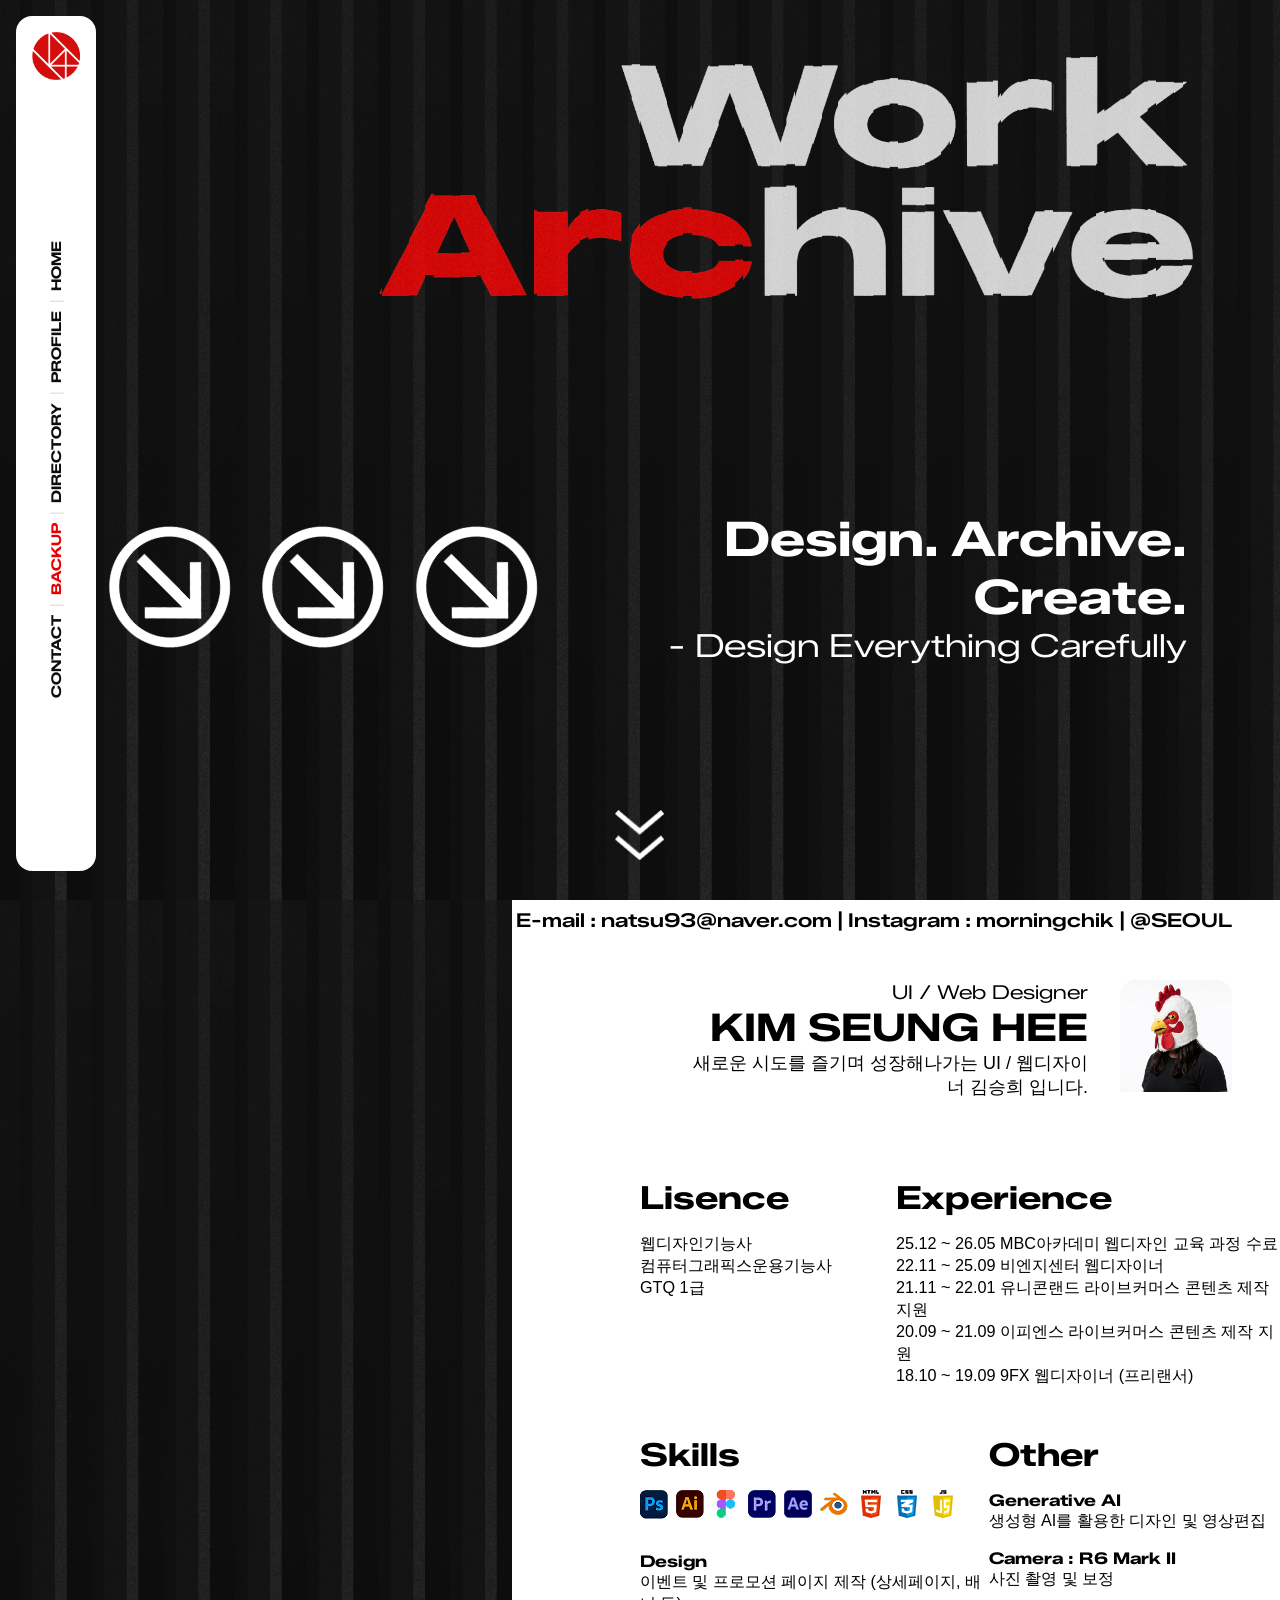
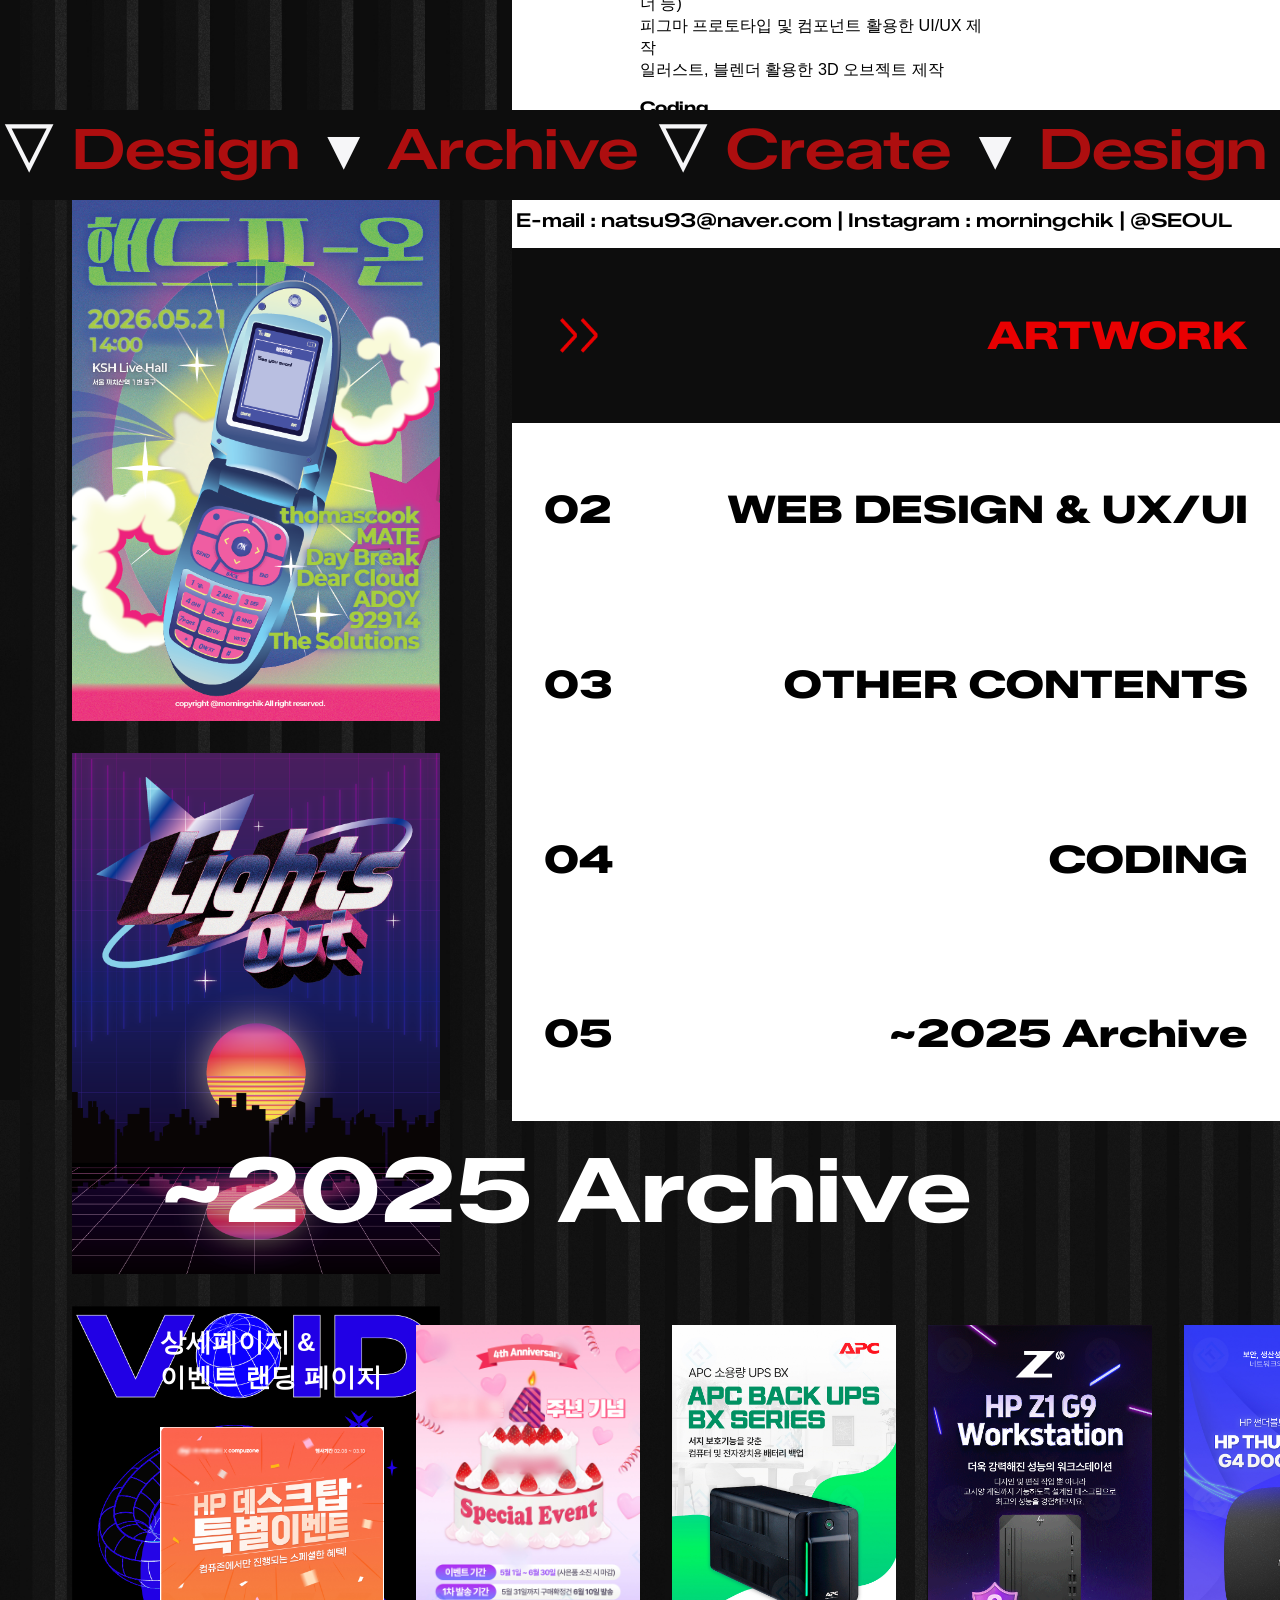
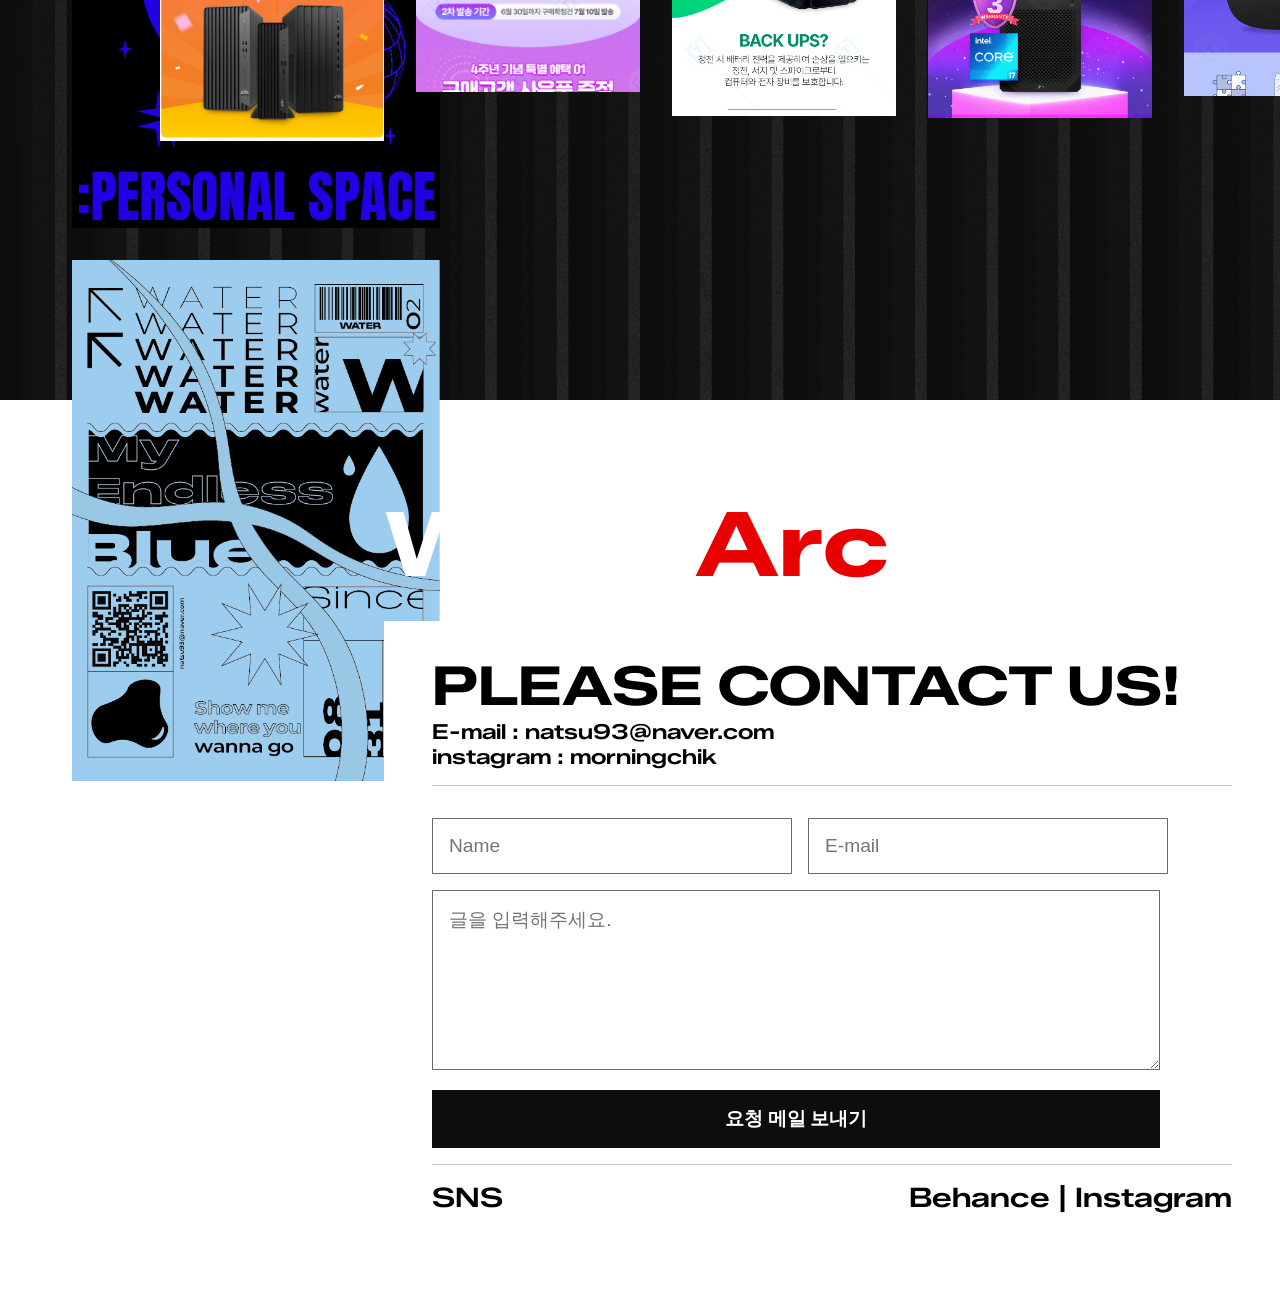
==== main.html @ 36c45474 "260521 UPDATE 진짜 마지막" ====
<!doctype html>
<html lang="ko">
  <head>
    <meta charset="UTF-8" />
    <meta name="viewport" content="width=device-width, initial-scale=1.0" />
    <title>Work Archive</title>
    <script
      src="https://cdnjs.cloudflare.com/ajax/libs/jquery/3.7.1/jquery.min.js"
      integrity="sha512-v2CJ7UaYy4JwqLDIrZUI/4hqeoQieOmAZNXBeQyjo21dadnwR+8ZaIJVT8EE2iyI61OV8e6M8PP2/4hpQINQ/g=="
      crossorigin="anonymous"
      referrerpolicy="no-referrer"
    ></script>
    <script src="https://cdn.jsdelivr.net/npm/gsap@3.15/dist/gsap.min.js"></script>
    <script src="https://cdn.jsdelivr.net/npm/gsap@3.15/dist/ScrollTrigger.min.js"></script>
    <script
      src="https://cdnjs.cloudflare.com/ajax/libs/jquery-simplyscroll/2.1.1/jquery.simplyscroll.min.js"
      integrity="sha512-i8BU+cmsrlyKOPFSCdO4x4wHXvjg6YIXy6K/PsPL0/3F89ccSgk06wDBP5FTyiGDzVNADQhal1dA1DHH2JB0Rw=="
      crossorigin="anonymous"
      referrerpolicy="no-referrer"
    ></script>

    <script src="js/visual.js"></script>
    <script src="js/direc.js"></script>
    <link rel="stylesheet" href="css/style.css" />
    <link rel="stylesheet" href="css/visual.css" />
    <link rel="stylesheet" href="css/gallery.css" />
  </head>
  <body>
    <div id="hero" class="heroWrap">
      <div id="left">
        <div class="logo">
          <h1><img src="img/logo_move.gif" alt="" /></h1>
        </div>
        <ul class="nav">
          <li class="home on"><a href="#">HOME</a></li>
          <li class="second"><a href="#">PROFILE</a></li>
          <li><a href="#">DIRECTORY</a></li>
          <li><a href="#">BACKUP</a></li>
          <li><a href="#">CONTACT</a></li>
        </ul>
      </div>
      <div id="right">
        <div class="tltle">
          <img src="img/index_h1.png" />
        </div>
        <div class="bottomArea">
          <ul class="circleArrow">
            <li class="arrow_r">
              <img src="img/container_obj_arrow_w.png" alt="" />
            </li>
            <li class="arrow_r">
              <img src="img/container_obj_arrow_w.png" alt="" />
            </li>
            <li class="arrow_r">
              <img src="img/container_obj_arrow_w.png" alt="" />
            </li>
          </ul>
          <ul class="subTitle">
            <li><h2>Design. Archive. Create.</h2></li>
            <li><span>- Design Everything Carefully</span></li>
          </ul>
        </div>
        <div class="downArrow">
          <div class="dw"><img src="img/down.png" alt="" /></div>
        </div>
      </div>
    </div>

    <div id="container">
      <section id="profile" class="profile">
        <div class="box1">
          <div class="box1_left">
            <img src="img/container_move.gif" alt="" />
          </div>
          <div class="box1_right">
            <div class="topContact">
              <p>
                E-mail : natsu93@naver.com | Instagram : morningchik | @SEOUL
              </p>
            </div>
            <div class="profileWrap">
              <ul class="idCard">
                <li class="name_job">
                  <span class="job">UI / Web Designer</span>
                  <h2>KIM SEUNG HEE</h2>
                  <p class="infoTxt">
                    새로운 시도를 즐기며 성장해나가는 UI / 웹디자이너 김승희
                    입니다.
                  </p>
                </li>
                <li class="pfPic">
                  <img src="img/profile_pic.png" alt="" />
                </li>
              </ul>
              <ul class="career">
                <li>
                  <h3>Lisence</h3>
                  <p>웹디자인기능사</p>
                  <p>컴퓨터그래픽스운용기능사</p>
                  <p>GTQ 1급</p>
                </li>
                <li>
                  <h3>Experience</h3>
                  <p>25.12 ~ 26.05 MBC아카데미 웹디자인 교육 과정 수료</p>
                  <p>22.11 ~ 25.09 비엔지센터 웹디자이너</p>
                  <p>21.11 ~ 22.01 유니콘랜드 라이브커머스 콘텐츠 제작 지원</p>
                  <p>20.09 ~ 21.09 이피엔스 라이브커머스 콘텐츠 제작 지원</p>
                  <p>18.10 ~ 19.09 9FX 웹디자이너 (프리랜서)</p>
                </li>
              </ul>
              <ul class="works">
                <li>
                  <h3>Skills</h3>
                  <div class="toolsIcon">
                    <p><img src="img/tools/ps.png" alt="" /></p>
                    <p><img src="img/tools/ai.png" alt="" /></p>
                    <p><img src="img/tools/fi.png" alt="" /></p>
                    <p><img src="img/tools/pr.png" alt="" /></p>
                    <p><img src="img/tools/ae.png" alt="" /></p>
                    <p><img src="img/tools/bl.png" alt="" /></p>
                    <p><img src="img/tools/html.png" alt="" /></p>
                    <p><img src="img/tools/css.png" alt="" /></p>
                    <p><img src="img/tools/js.png" alt="" /></p>
                  </div>
                  <div class="designSkill">
                    <span>Design</span>
                    <p>이벤트 및 프로모션 페이지 제작 (상세페이지, 배너 등)</p>
                    <p>피그마 프로토타입 및 컴포넌트 활용한 UI/UX 제작</p>
                    <p>일러스트, 블렌더 활용한 3D 오브젝트 제작</p>
                    <p></p>
                  </div>
                  <div class="codingSkill">
                    <span>Coding</span>
                    <p>간단한 홈페이지 제작 및 유지보수</p>
                    <p>제이쿼리, GSAP 활용 가능</p>
                  </div>
                </li>
                <li>
                  <div>
                    <h3>Other</h3>
                    <div>
                      <span>Generative AI</span>
                      <p>생성형 AI를 활용한 디자인 및 영상편집</p>
                    </div>
                    <span>Camera : R6 Mark II</span>
                    <p>사진 촬영 및 보정</p>
                  </div>
                </li>
              </ul>
            </div>
          </div>
        </div>
        <div class="textSlide">
          <p>
            <span class="icon">▽</span>Design <span class="icon">▼</span>Archive
            <span class="icon">▽</span>Create <span class="icon">▼</span>Design
            <span class="icon">▽</span>Archive <span class="icon">▼</span>Create
            <span class="icon">▽</span>Design <span class="icon">▼</span>Archive
            <span class="icon">▽</span>Create <span class="icon">▼</span>Design
            <span class="icon">▽</span>Archive <span class="icon">▼</span>Create
          </p>
        </div>
      </section>
      <section id="direc" class="direc">
        <div class="direcLeft">
          <div class="pre on">
            <div class="more">
              <button
                class="moreBtn"
                onclick="location.href = 'portfolio/01.html'"
              >
                More
              </button>
            </div>
            <ul class="leftSlide">
              <li><img src="img/direc/artwork01.png" alt="" /></li>
              <li><img src="img/direc/artwork02.png" alt="" /></li>
              <li><img src="img/direc/artwork03.png" alt="" /></li>
              <li><img src="img/direc/artwork05.png" alt="" /></li>
            </ul>
          </div>
          <div class="pre">
            <div class="more">
              <button
                class="moreBtn"
                onclick="location.href = 'portfolio/02.html'"
              >
                More
              </button>
            </div>
            <ul class="leftSlide">
              <li><img src="img/direc/web01_thumb.png" alt="" /></li>
              <li><img src="img/direc/web02_thumb.png" alt="" /></li>
              <li><img src="img/direc/web02_thumb.png" alt="" /></li>
              <li><img src="img/direc/mobile01.png" alt="" /></li>
            </ul>
          </div>
          <div class="pre">
            <ul class="leftSlide">
              <li><img src="img/direc/blender01.png" alt="" /></li>
              <li><img src="img/direc/blender02.png" alt="" /></li>
              <li><img src="img/direc/blender03.png" alt="" /></li>
            </ul>
          </div>
          <div class="pre">
            <div class="more">
              <button
                class="moreBtn"
                onclick="location.href = 'portfolio/04.html'"
              >
                More
              </button>
            </div>
            <ul class="leftSlide">
              <li><img src="img/coding/hoban.png" alt="" /></li>
              <li><img src="img/coding/agabang.png" alt="" /></li>
              <li><img src="img/coding/thome.png" alt="" /></li>
              <li><img src="img/coding/numgame.png" alt="" /></li>
            </ul>
          </div>
          <div class="pre">
            <ul class="leftSlide">
              <li><img src="img/direc/artwork01.png" alt="" /></li>
              <li><img src="img/direc/artwork02.png" alt="" /></li>
              <li><img src="img/direc/artwork03.png" alt="" /></li>
              <li><img src="img/direc/artwork04.png" alt="" /></li>
              <li><img src="img/direc/artwork05.png" alt="" /></li>
            </ul>
          </div>
        </div>
        <div class="direcRight">
          <div class="topContact">
            <p>E-mail : natsu93@naver.com | Instagram : morningchik | @SEOUL</p>
          </div>
          <ul class="menu">
            <li id="graphic" class="on">
              <p>01</p>
              <p class="hoverArrow">
                <img src="img/left_arrow_r.png" alt="" />
              </p>
              <p>ARTWORK</p>
            </li>
            <li id="project">
              <p>02</p>
              <p class="hoverArrow">
                <img src="img/left_arrow_r.png" alt="" />
              </p>
              <p>WEB DESIGN & UX/UI</p>
            </li>
            <li>
              <p>03</p>
              <p class="hoverArrow">
                <img src="img/left_arrow_r.png" alt="" />
              </p>
              <p>OTHER CONTENTS</p>
            </li>
            <li>
              <p>04</p>
              <p class="hoverArrow">
                <img src="img/left_arrow_r.png" alt="" />
              </p>
              <p>CODING</p>
            </li>
            <li class="lastMenu">
              <p>05</p>
              <p class="hoverArrow">
                <img src="img/left_arrow_r.png" alt="" />
              </p>
              <p>~2025 Archive</p>
            </li>
          </ul>
        </div>
      </section>
      <section id="backup" class="backup">
        <h2><p>~2025 Archive</p></h2>
        <div class="history">
          <ul class="thumbList">
            <li>
              <h4>상세페이지 & <br />이벤트 랜딩 페이지</h4>
            </li>
            <li><img src="img/history/detail01.jpg" alt="" /></li>
            <li><img src="img/history/detail02.jpg" alt="" /></li>
            <li><img src="img/history/detail03.jpg" alt="" /></li>
            <li><img src="img/history/detail04.gif" alt="" /></li>
            <li><img src="img/history/detail05.jpg" alt="" /></li>
            <li><img src="img/history/detail06.jpg" alt="" /></li>
            <li><img src="img/history/detail07.jpg" alt="" /></li>
            <li><img src="img/history/detail08.jpg" alt="" /></li>
            <li><img src="img/history/detail09.jpg" alt="" /></li>
            <li>
              <h4>이벤트 배너 디자인</h4>
            </li>
            <li><img src="img/history/bn01.jpg" alt="" /></li>
            <li><img src="img/history/bn02.jpg" alt="" /></li>
            <li><img src="img/history/bn03.jpg" alt="" /></li>
            <li><img src="img/history/bn04.jpg" alt="" /></li>
            <li><img src="img/history/bn05.jpg" alt="" /></li>
            <li><img src="img/history/bn06.jpg" alt="" /></li>
            <li><img src="img/history/bn07.jpg" alt="" /></li>
            <li><img src="img/history/notice01.gif" alt="" /></li>
            <li><img src="img/history/notice02.jpg" alt="" /></li>
            <li><img src="img/history/notice03.gif" alt="" /></li>
            <li><img src="img/history/notice04.jpg" alt="" /></li>
            <li><img src="img/history/notice05.jpg" alt="" /></li>
            <li><img src="img/history/notice06.jpg" alt="" /></li>
          </ul>
        </div>
      </section>
      <section id="contact" class="contact">
        <h2>
          <p>Work <span class="red">Arc</span>hive</p>
        </h2>
        <div class="contactWrap">
          <ul class="contactTit">
            <li><h3>PLEASE CONTACT US!</h3></li>
            <li><p>E-mail : natsu93@naver.com</p></li>
            <li><p>instagram : morningchik</p></li>
          </ul>
          <div class="mailBox">
            <form action="mail.php" method="post">
              <ul class="formArea">
                <li>
                  <input
                    type="text"
                    name="name"
                    id="name"
                    placeholder="Name"
                    required
                  />
                </li>
                <li>
                  <input
                    type="text"
                    name="email"
                    id="email"
                    placeholder="E-mail"
                    required
                  />
                </li>
                <li>
                  <textarea
                    name="message"
                    cols="20"
                    rows="5"
                    placeholder="글을 입력해주세요."
                  ></textarea>
                </li>
                <li><button type="submit">요청 메일 보내기</button></li>
              </ul>
            </form>
          </div>
          <ul class="SNSList">
            <li><span>SNS</span></li>
            <li>
              <span>
                <a href="https://www.behance.net/59661e04">Behance</a> |
                <a href="https://www.instagram.com/morningchik"
                  >Instagram</a
                ></span
              >
            </li>
          </ul>
        </div>
      </section>
    </div>
  </body>
</html>
---- css/style.css ----
@import url("https://cdn.jsdelivr.net/gh/orioncactus/pretendard@v1.3.9/dist/web/static/pretendard.min.css");

@import url("https://cdn.jsdelivr.net/gh/fonts-archive/Paperlogy/Paperlogy.css");

@import url("https://fonts.googleapis.com/css2?family=Zalando+Sans+Expanded:ital,wght@0,200..900;1,200..900&display=swap");

* {
  margin: 0;
  padding: 0;
  box-sizing: border-box;
}
a {
  color: inherit;
  text-decoration: inherit;
}
ul {
  list-style: none;
}
img {
  display: block;
  width: 100%;
}

html {
  font-family: "pretendard", sans-serif;
}
span {
  font-family: "Zalando Sans Expanded", "pretendard", sans-serif;
}
h1,
h2,
h3 {
  font-family: "Zalando Sans Expanded", sans-serif;
}
h4,
h5,
h6 {
  font-family: "Paperlogy", sans-serif;
}
---- css/visual.css ----
#hero {
  width: 100%;
  height: 100vh;
  background-image: url("../img/bg.jpg");
  background-size: cover;
  background-position: center;
  background-repeat: no-repeat;
  display: flex;
  overflow: hidden;
}

/* 왼쪽 (카테고리) 섹션 */
#left {
  width: 80px;
  height: 95%;
  background-color: #fff;
  padding: auto 0.5rem;
  border-radius: 1rem;
  position: fixed;
  z-index: 999;
  margin: 1rem;
  margin-right: 2rem;
  flex-shrink: 0;
  padding: 1rem;
}
#left .logo {
  width: 100%;
  aspect-ratio: 1/1;
  display: flex;
  justify-content: center;
  align-items: center;
}
#left h1 {
  width: 100%;
}
#left .nav {
  font-family: "Zalando Sans Expanded", sans-serif;
  font-weight: 700;
  font-size: 1.5vh;
  display: flex;
  flex-direction: row-reverse;
  /* flex-direction: column; */
  position: absolute;
  rotate: -90deg;
  color: #0d0d0d;
  width: 100%;
  top: 30%;
  left: 0;
}
#left .nav > li {
  padding-left: 0.5rem;
  text-align: center;
}

#left .nav > li::before {
  content: "|";
  color: #ccc;
  font-weight: 100;
  margin-right: 0.5rem;
}
#left .nav > li:last-child::before {
  display: none;
}
#left .nav > li.on {
  color: #e90001;
}

/* 오른쪽 섹션 */

#right {
  width: 90%;
  height: 100%;
  margin: 0 auto;
  display: flex;
  flex-wrap: wrap;
  flex-direction: column;
  justify-content: space-between;
  align-items: center;
}
#right > div {
  width: 100%;
}
#right .title {
  height: 50%;
  overflow: hidden;
}
#right .circleArrow {
  width: 500px;
  display: flex;
}
#right .circleArrow > li {
  width: calc(100% / 3);
  padding: 1rem;
}

#right .bottomArea {
  width: 95%;
  margin: 0 auto;
  display: flex;
  color: #fff;
  justify-content: space-between;
  align-items: center;
}
#right .subTitle {
  text-align: right;
  font-size: 2em;
}

/* 아래 화살표 */
.downArrow {
  width: 100%;
  height: 10%;
  display: flex;
  justify-content: center;
}
.downArrow .dw {
  width: 50px;
  animation: down 1.5s infinite;
  cursor: pointer;
}
@keyframes down {
  0% {
    margin-top: 0;
  }
  50% {
    margin-top: 1%;
  }
  100% {
    margin-top: 0;
  }
}

/* 섹션 스타일 */

#container section {
  height: 100vh;
  background-image: url("../img/bg.jpg");
  background-size: cover;
  background-position: center;
  background-repeat: no-repeat;
}

.topContact {
  position: relative;
  display: flex;
  justify-content: flex-end;
  z-index: 102;
}
.topContact p {
  white-space: nowrap;
  text-align: right;
  font-size: 1.2em;
  font-family: "Zalando Sans Expanded", sans-serif;
  font-weight: 600;
  margin: 0.5rem 3rem 1rem;
}

.profile .box1 {
  width: 100%;
  height: 90%;
  display: flex;
}
.profile .box1 > div {
  width: calc(100% / 2);
}
.profile .box1_left {
  position: relative;
}
.profile .box1_left::after {
  content: "";
  position: absolute;
  background-color: #fff;
  width: 20%;
  height: 100%;
  right: 0;
}
.profile .box1_left img {
  position: absolute;
  z-index: 101;
  width: 100%;
  left: 10%;
  top: 40%;
  transform: translateY(-50%);
}

/* 오른쪽 박스 */
.profile .box1_right {
  background-color: #fff;
  width: 100%;
  height: 100%;
}

.profile h2 {
  font-size: 3vw;
}
.profile h3 {
  font-size: 2.5vw;
  margin-bottom: 1rem;
}
.profile .pfPic {
  width: 150px;
  height: 150px;
  overflow: hidden;
  border-radius: 1rem;
}
.profile .pfPic img {
  width: 100%;
}
.profile .idCard {
  display: flex;
  justify-content: flex-end;
  margin: 2rem 3rem;
  gap: 2rem;
}
.profile .name_job {
  text-align: right;
}
.profile .name_job .job {
  font-size: 1.5vw;
}
.profile .infoTxt {
  font-size: 2vh;
}
.career,
.works {
  display: flex;
  justify-content: space-between;
  margin-top: 3rem;
  font-size: 1.8vh;
}
.works div {
  margin-bottom: 1rem;
}
.career li:nth-child(2) {
  width: 60%;
}

.works li:nth-child(2) {
  width: 50%;
}
.works .toolsIcon {
  display: flex;
  gap: 0.5em;
  margin-bottom: 2rem;
}
.works span {
  font-weight: 700;
}
.profile .textSlide {
  width: 100%;
  height: 10%;
  display: inline-flex;
  align-items: center;
  white-space: nowrap;
  overflow: hidden;
  color: #fff;
  font-size: 3.5em;
  font-family: "Zalando Sans Expanded", sans-serif;
  position: relative;
  background-color: #0d0d0d;
  cursor: pointer;
}
.profile .textSlide .icon {
  color: #f6f6f8;
  display: inline-block;
  margin-right: 1rem;
}
.profile .textSlide p {
  display: inline-block;
  color: #ad0e0f;
  font-weight: 600;
  margin-bottom: 0.5rem;
  animation: move 20s infinite linear;
}

@keyframes move {
  0% {
    transform: translateX(0%);
  }
  100% {
    transform: translateX(-50%);
  }
}

/* history 영역 */
.backup {
  width: 100%;
  padding-left: 10rem;
  display: flex;
  flex-direction: column;
  justify-content: space-between;
  color: #fff;
}
.backup h2 {
  width: 100%;
  height: 15vh;
  line-height: 20vh;
  font-size: 7vw;
}
.backup h2 > p {
  display: inline-block;
}
.backup h4 {
  font-size: 2vw;
  word-break: keep-all;
}
.backup .history {
  width: 100%;
  height: 75vh;
  overflow: hidden;
}
.backup .thumbList {
  width: 100%;
  height: 100%;
  display: flex;
  flex-wrap: wrap;
  flex-direction: column;
  gap: 2rem;
}
.backup .thumbList li {
  width: 20%;
  flex-shrink: 0;
}

/* contact 영역 */
#container .contact {
  width: 100%;
  height: 100vh;
  display: flex;
  flex-direction: column;
  justify-content: center;
  align-items: flex-end;
  padding-left: 10rem;
  background-size: cover;
  background-position: center;
  background-attachment: fixed;
}

.contact h2 {
  width: 80%;
  height: 15vh;
  line-height: 20vh;
  font-size: 7vw;
  color: #fff;
  margin-bottom: 2rem;
}
.contact span.red {
  color: #e90001;
}
.contact .contactWrap {
  width: 80%;
  height: auto;
  background-color: #fff;
  padding: 1rem 3rem;
  display: flex;
  flex-direction: column;
  justify-content: space-between;
}
.contact .contactTit {
  border-bottom: 1px solid #c8c8c8;
  padding: 1rem 0;
}
.contact h3 {
  font-size: 6vh;
}
.contact .contactWrap p {
  font-family: "Zalando Sans Expanded", "pretendard", sans-serif;
  font-weight: 600;
  font-size: 1.3em;
}
.contact .formArea {
  display: flex;
  flex-wrap: wrap;
  gap: 1rem;
  margin-top: 1rem;
  border-bottom: 1px solid #c8c8c8;
  padding: 1rem 0;
}
.contact .formArea li {
  width: 45%;
}
.contact .formArea li:nth-child(3),
.contact .formArea li:nth-child(4) {
  width: 91%;
}
.contact input,
.contact textarea {
  width: 100%;
  border: 1px solid #6b6b6b;
  display: inline-block;
  padding: 1rem;
  font-size: 1.2em;
  font-family: "pretendard", sans-serif;
}
.contact textarea {
  height: 20vh;
}
.contact button {
  width: 100%;
  padding: 1rem;
  background-color: #0d0d0d;
  color: #fff;
  font-family: "Paperlogy";
  font-size: 1.2em;
  cursor: pointer;
  border: 0px;
  font-weight: 700;
}
.contact button:active {
  background-color: #ad0e0f;
  color: #fff;
}

.contact .SNSList {
  display: flex;
  font-size: 3vh;
  font-weight: 600;
  justify-content: space-between;
  padding: 1rem 0;
}
---- css/gallery.css ----
/* directory 영역 */

.direc {
  width: 100%;
  display: flex;
}
.direc .direcLeft {
  width: 40%;
  height: 100vh;
}
.direc .pre {
  width: 80%;
  display: none;
  margin: 0 auto;
}
.direc .pre .more {
  width: 35%;
  height: 100%;
  position: absolute;
  z-index: 500;
  background-color: rgba(13, 13, 13, 0.45);
  display: none;
}
.direc .pre .more > button {
  z-index: 501;
  display: inline-block;
  color: #fff;
  background-color: transparent;
  border: 0px;
  position: absolute;
  left: 50%;
  top: 50%;
  transform: translate(-50%, -50%);
  cursor: pointer;
  font-family: "Zalando Sans Expanded", "pretendard", sans-serif;
  font-weight: 700;
  font-size: 5vw;
}
.direc .pre.fill .more {
  display: block;
}
.direc .pre.on {
  width: 80%;
  display: block;
}
.direc .direcLeft ul {
  width: 90%;
  margin: 0 auto;
}
.direc .direcLeft ul.on {
  display: block;
}
.direc img {
  width: 100%;
  height: 100%;
  object-fit: cover;
}
.direc .direcLeft li {
  width: 100%;
  height: auto;
  margin-bottom: 2rem;
}

.simply-scroll-clip {
  width: 100%;
  height: 100vh;
  overflow: hidden;
}

.direc .direcRight {
  width: 60%;
  height: 100vh;
  background-color: #fff;
}

.direc .menu > li {
  width: 100%;
  height: calc(97vh / 5);
  display: inline-flex;
  justify-content: space-between;
  align-items: center;
  font-size: 3vw;
  font-family: "Zalando Sans Expanded", sans-serif;
  font-weight: 900;
  padding: 0 2rem;
  background-color: #fff;
  cursor: pointer;
}

.direc .menu > li.hover {
  color: #fff;
  background-color: #0d0d0d;
}
.direc .menu > li.on {
  color: #e90001;
  background-color: #0d0d0d;
}
.direc .menu > li .hoverArrow {
  display: none;
  width: 3vw;
}
.direc .menu > li.on .hoverArrow {
  display: block;
}

.direc .menu > li.on .hoverArrow img {
  display: block;
  object-fit: cover;
  animation: move2 1s forwards;
}
@keyframes move2 {
  0% {
    transform: translateX(0);
  }
  30% {
    transform: translateX(1rem);
  }
  100% {
    transform: translateX(1rem);
  }
}
.direc .menu > li.on p:first-child {
  display: none;
}
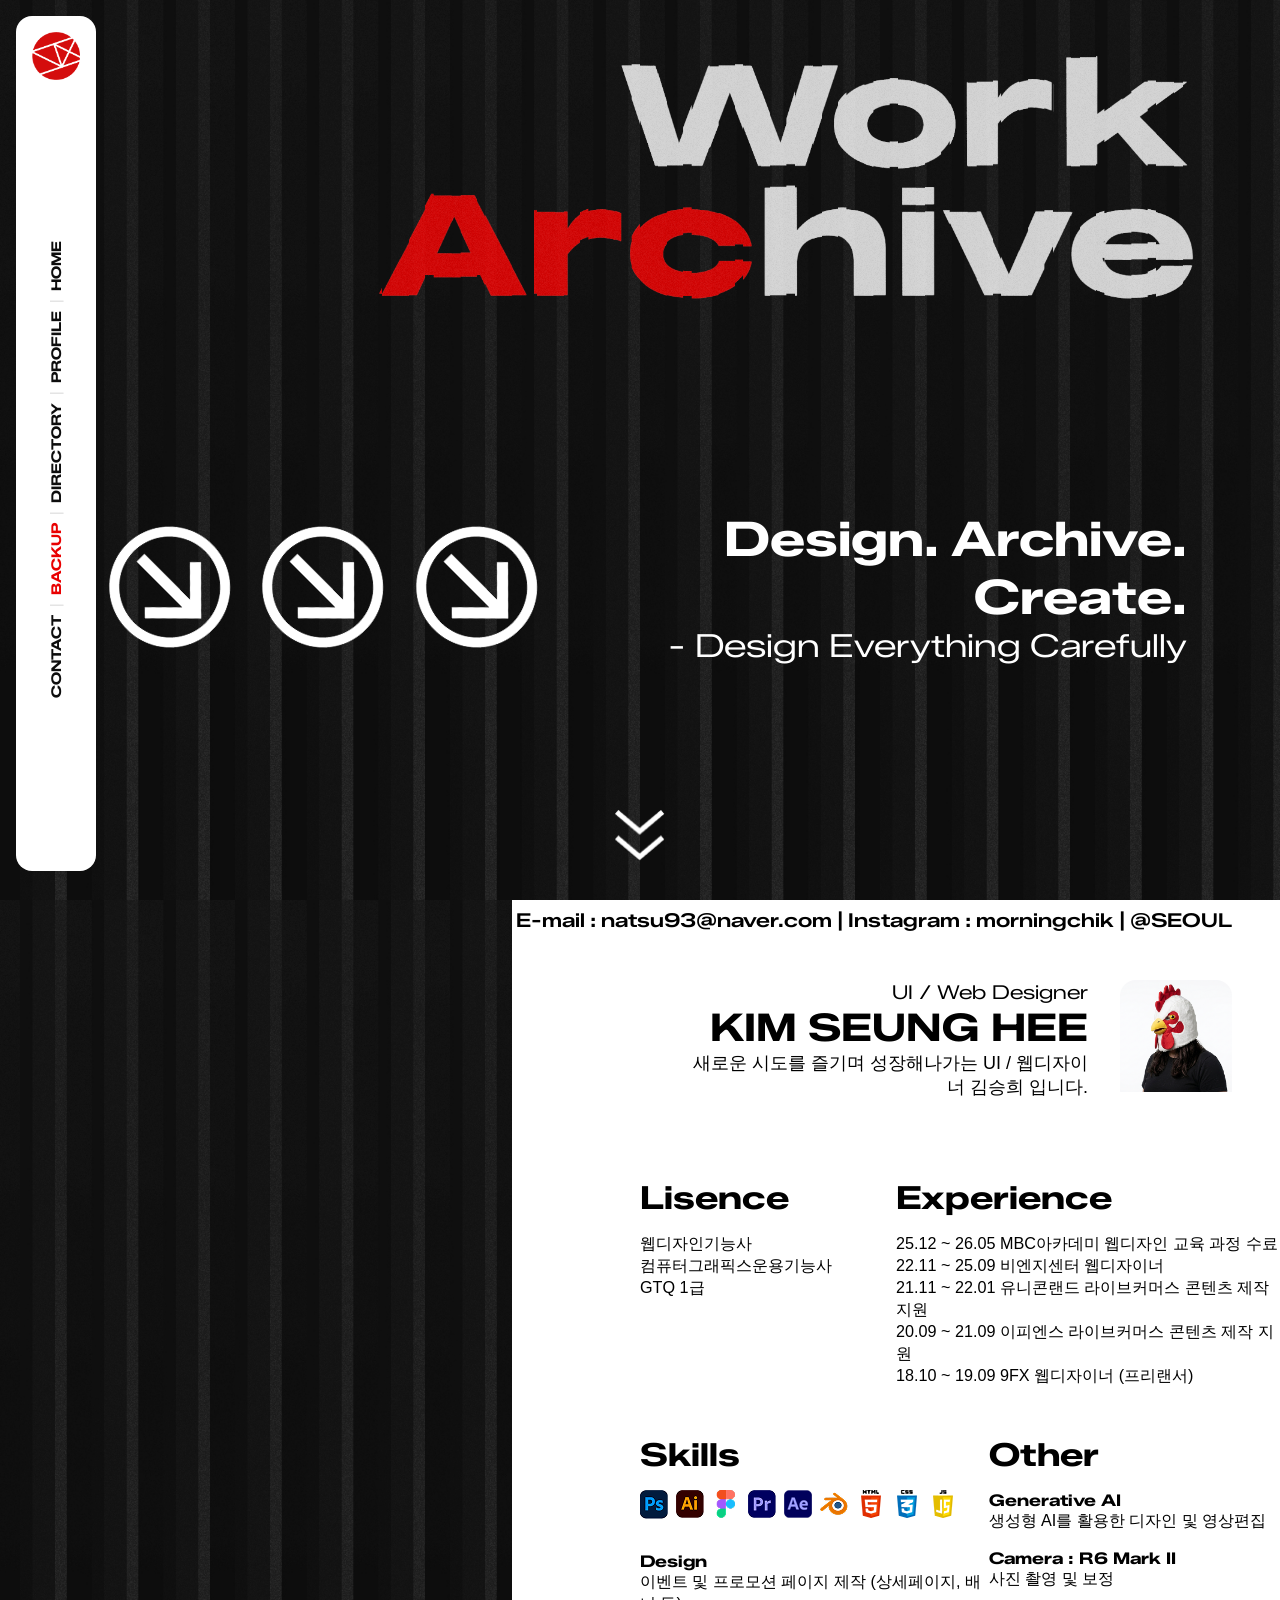
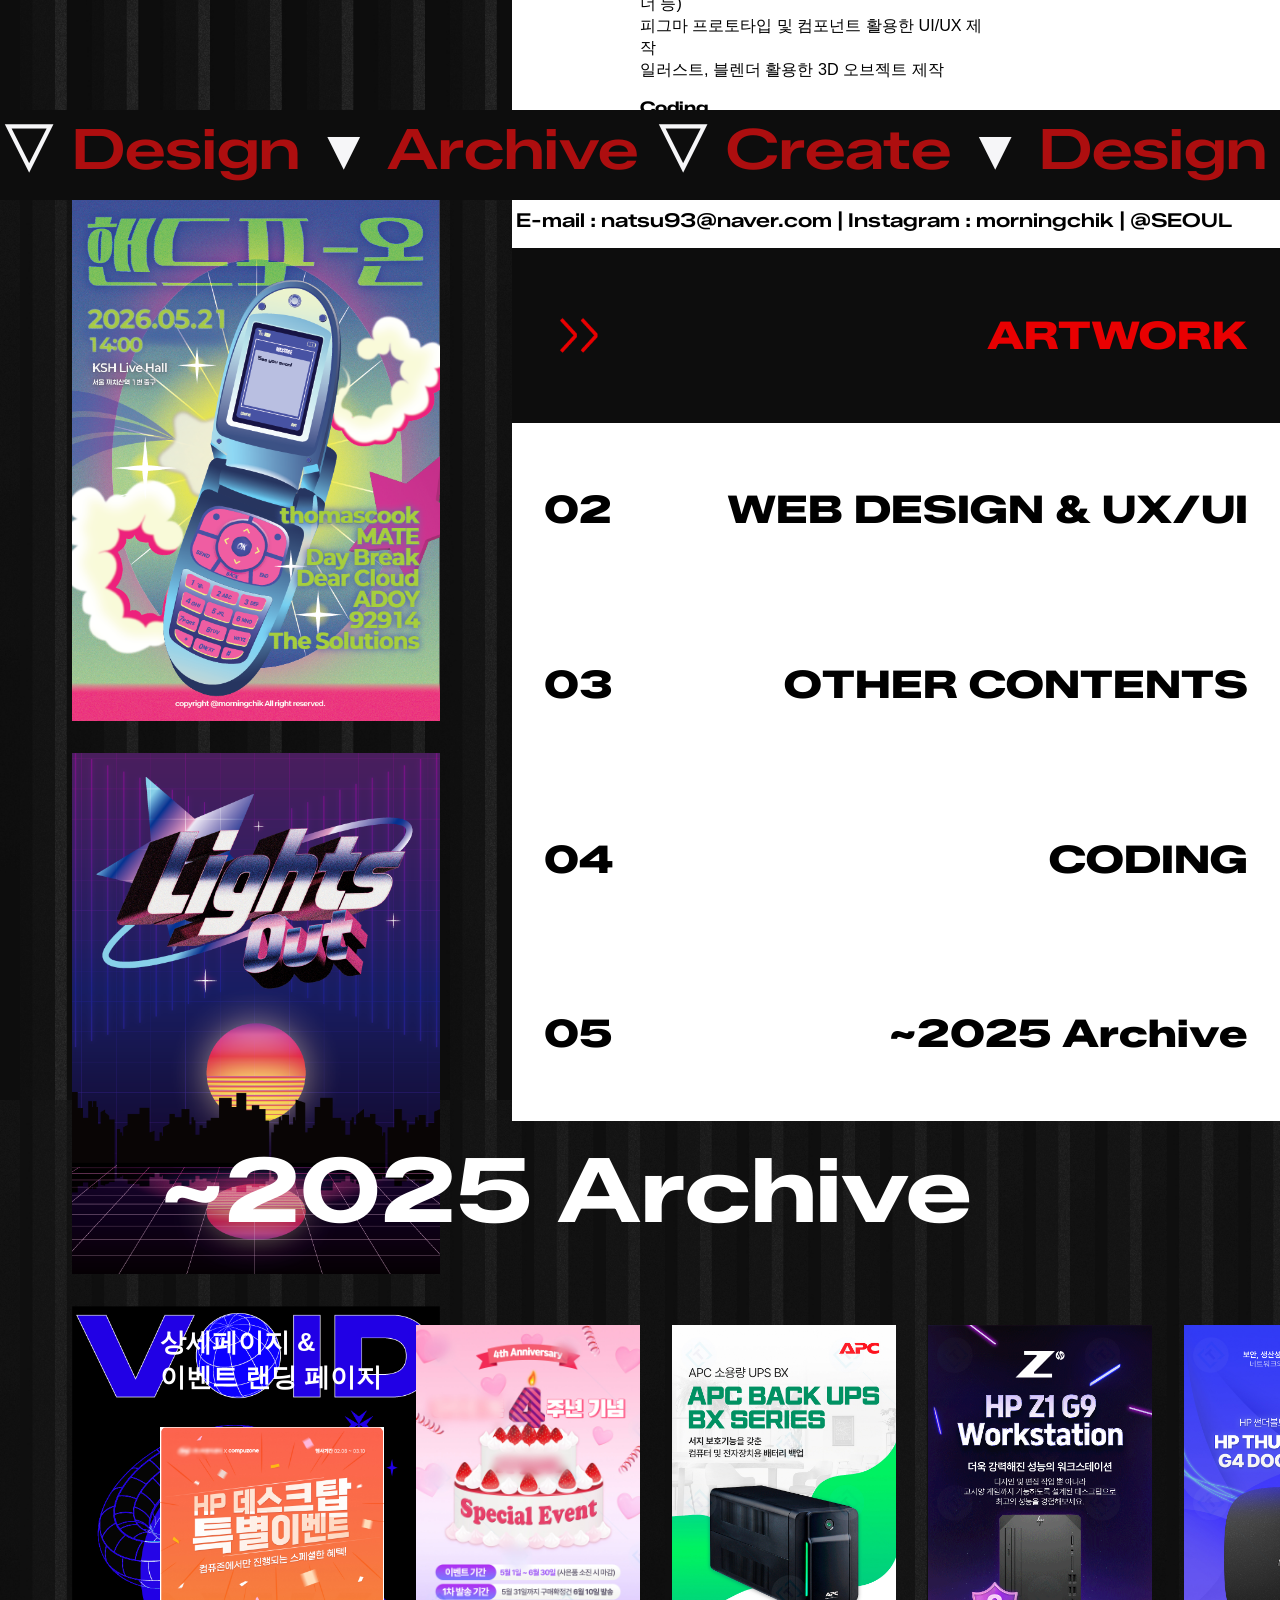
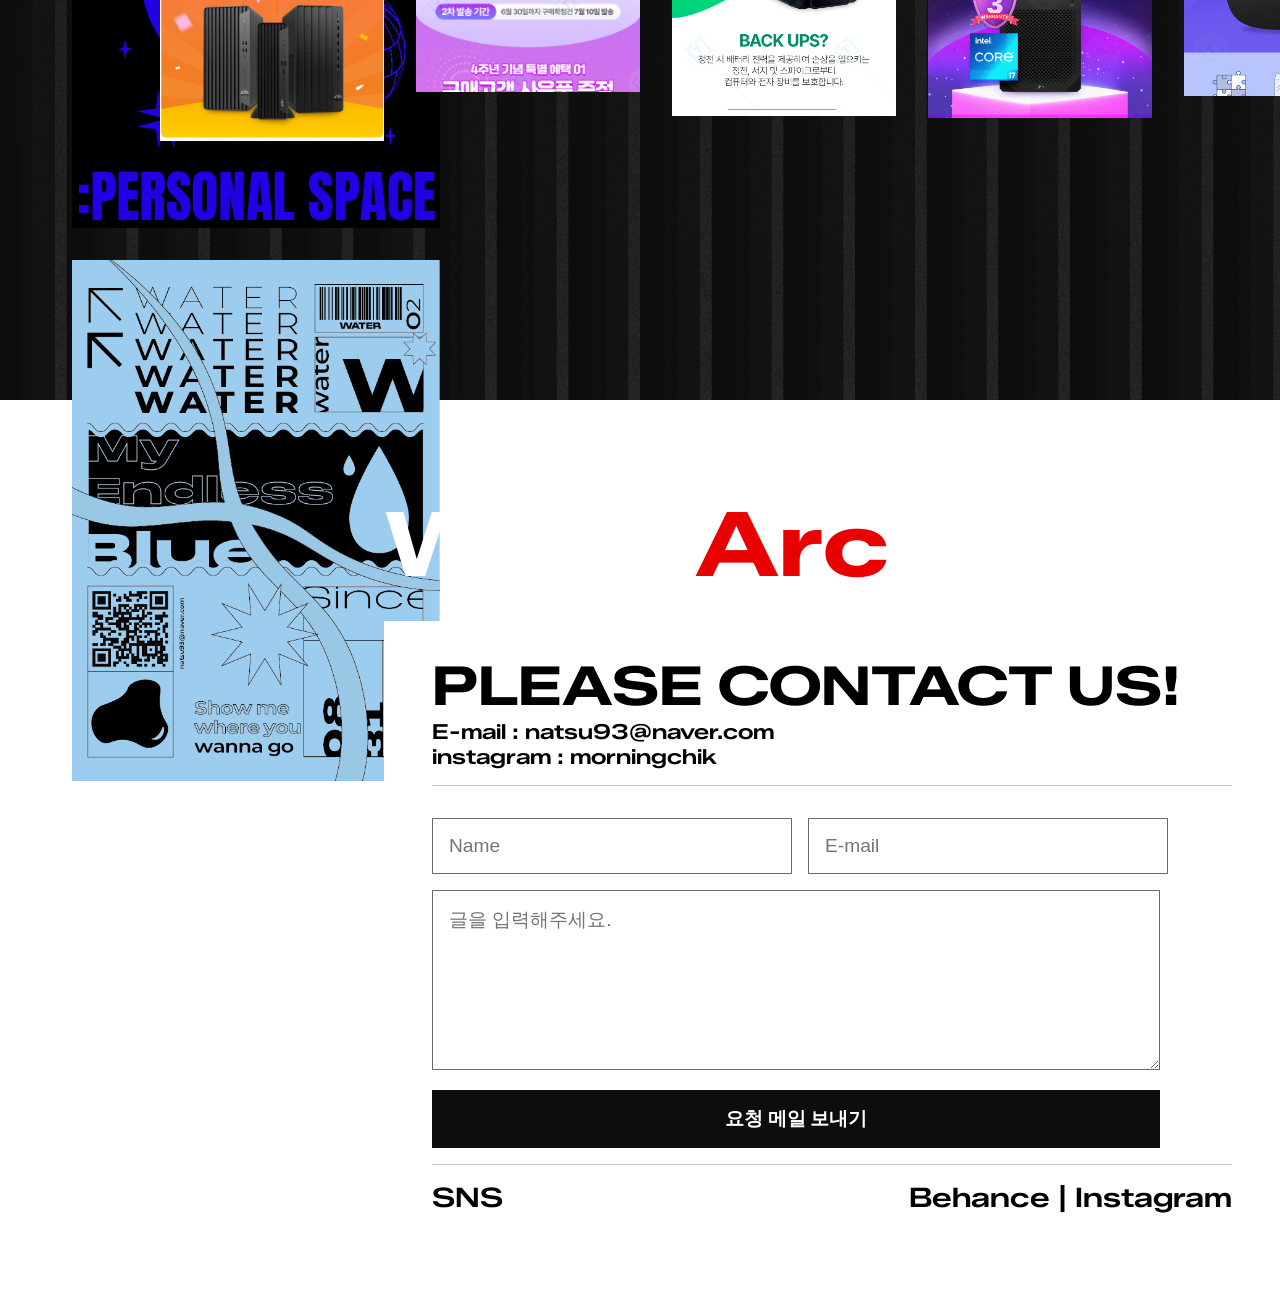
==== commit f01d5578: "260521 update 진짜찐~~막이다" ====
--- a/main.html
+++ b/main.html
@@ -191,7 +191,6 @@
             <ul class="leftSlide">
               <li><img src="img/direc/web01_thumb.png" alt="" /></li>
               <li><img src="img/direc/web02_thumb.png" alt="" /></li>
-              <li><img src="img/direc/web02_thumb.png" alt="" /></li>
               <li><img src="img/direc/mobile01.png" alt="" /></li>
             </ul>
           </div>
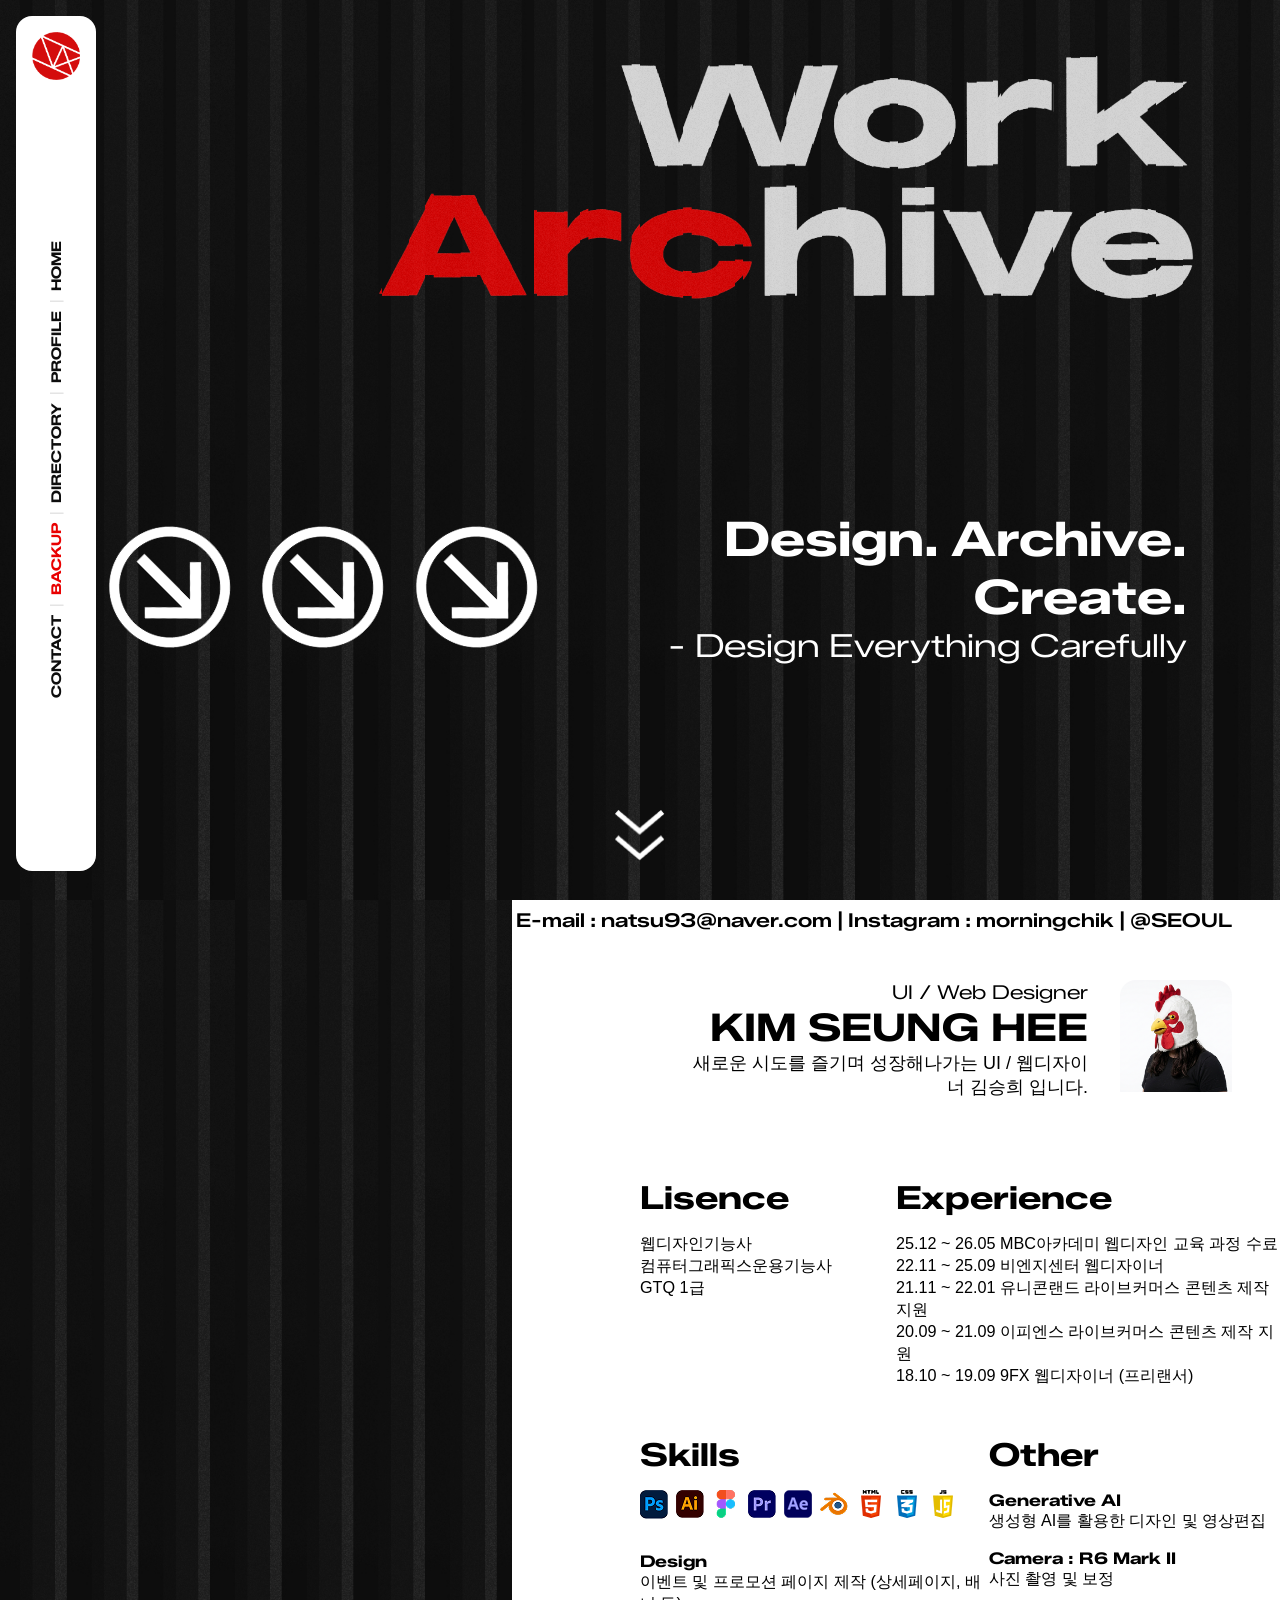
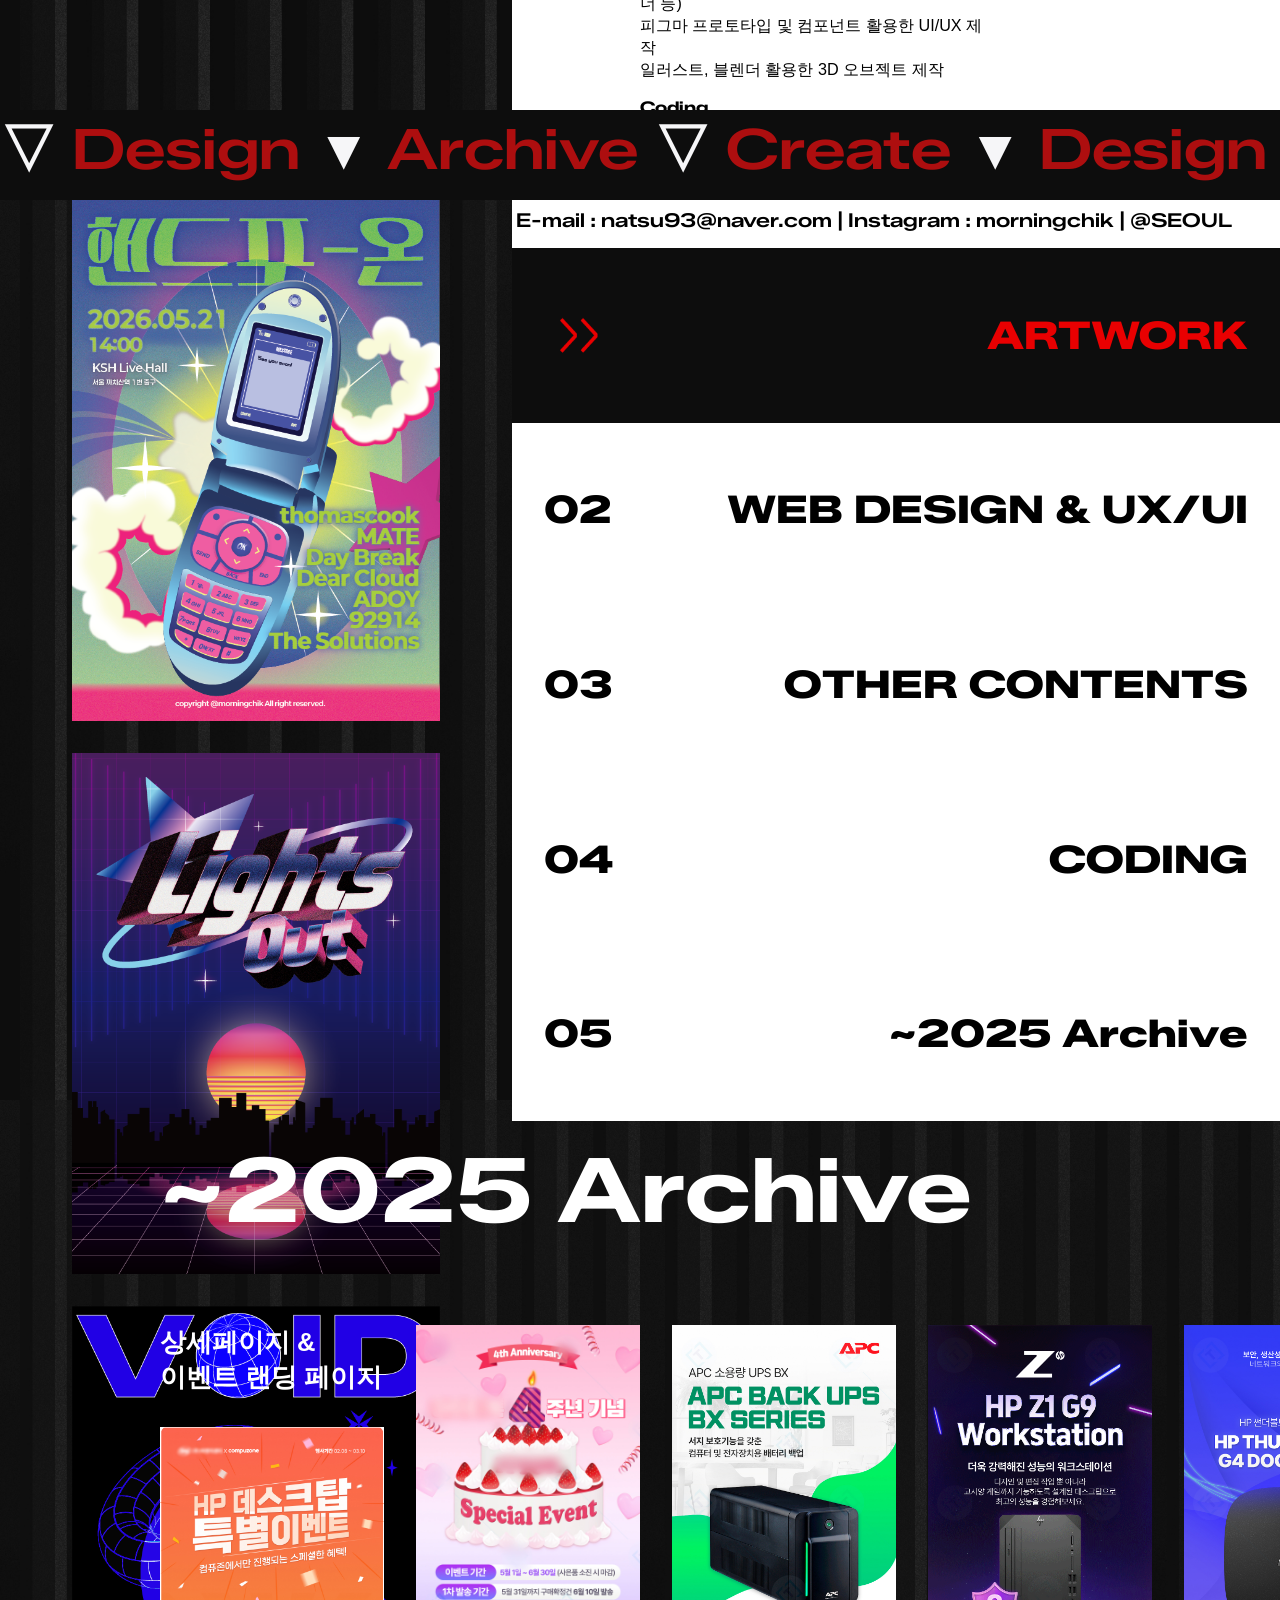
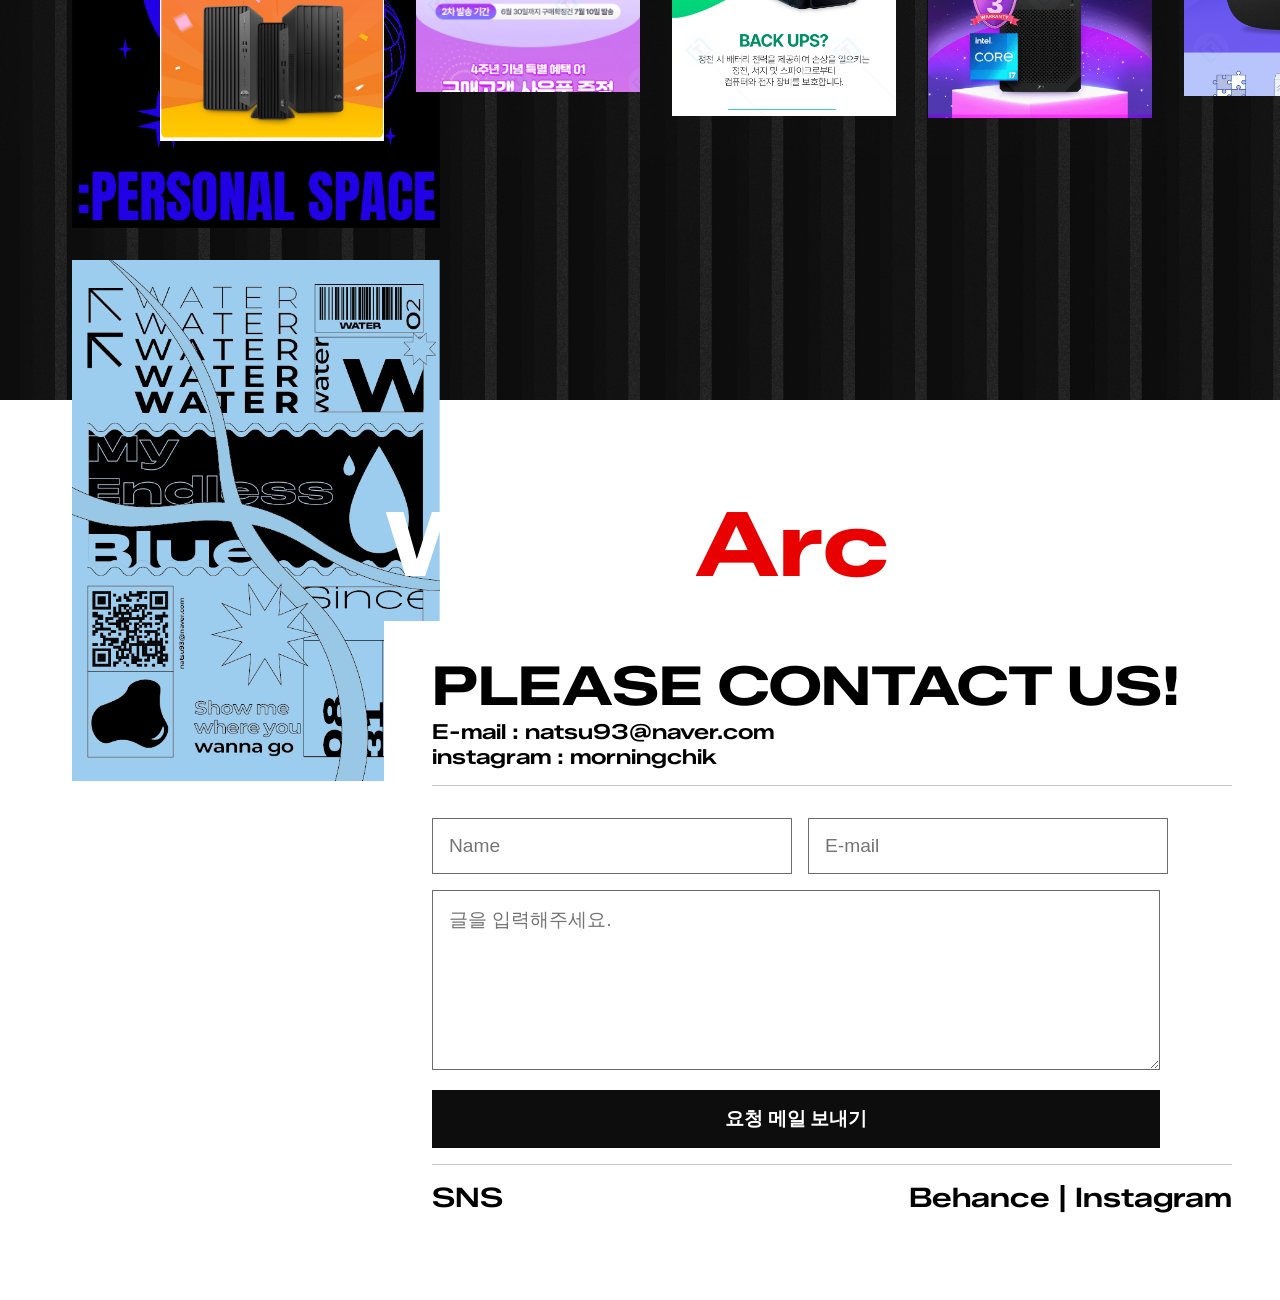
==== commit ab43d3da: "Merge branch 'main' of https://github.com/strawberry9552/archive" ====
--- a/main.html
+++ b/main.html
@@ -191,6 +191,7 @@
             <ul class="leftSlide">
               <li><img src="img/direc/web01_thumb.png" alt="" /></li>
               <li><img src="img/direc/web02_thumb.png" alt="" /></li>
+              <li><img src="img/direc/web02_thumb.png" alt="" /></li>
               <li><img src="img/direc/mobile01.png" alt="" /></li>
             </ul>
           </div>
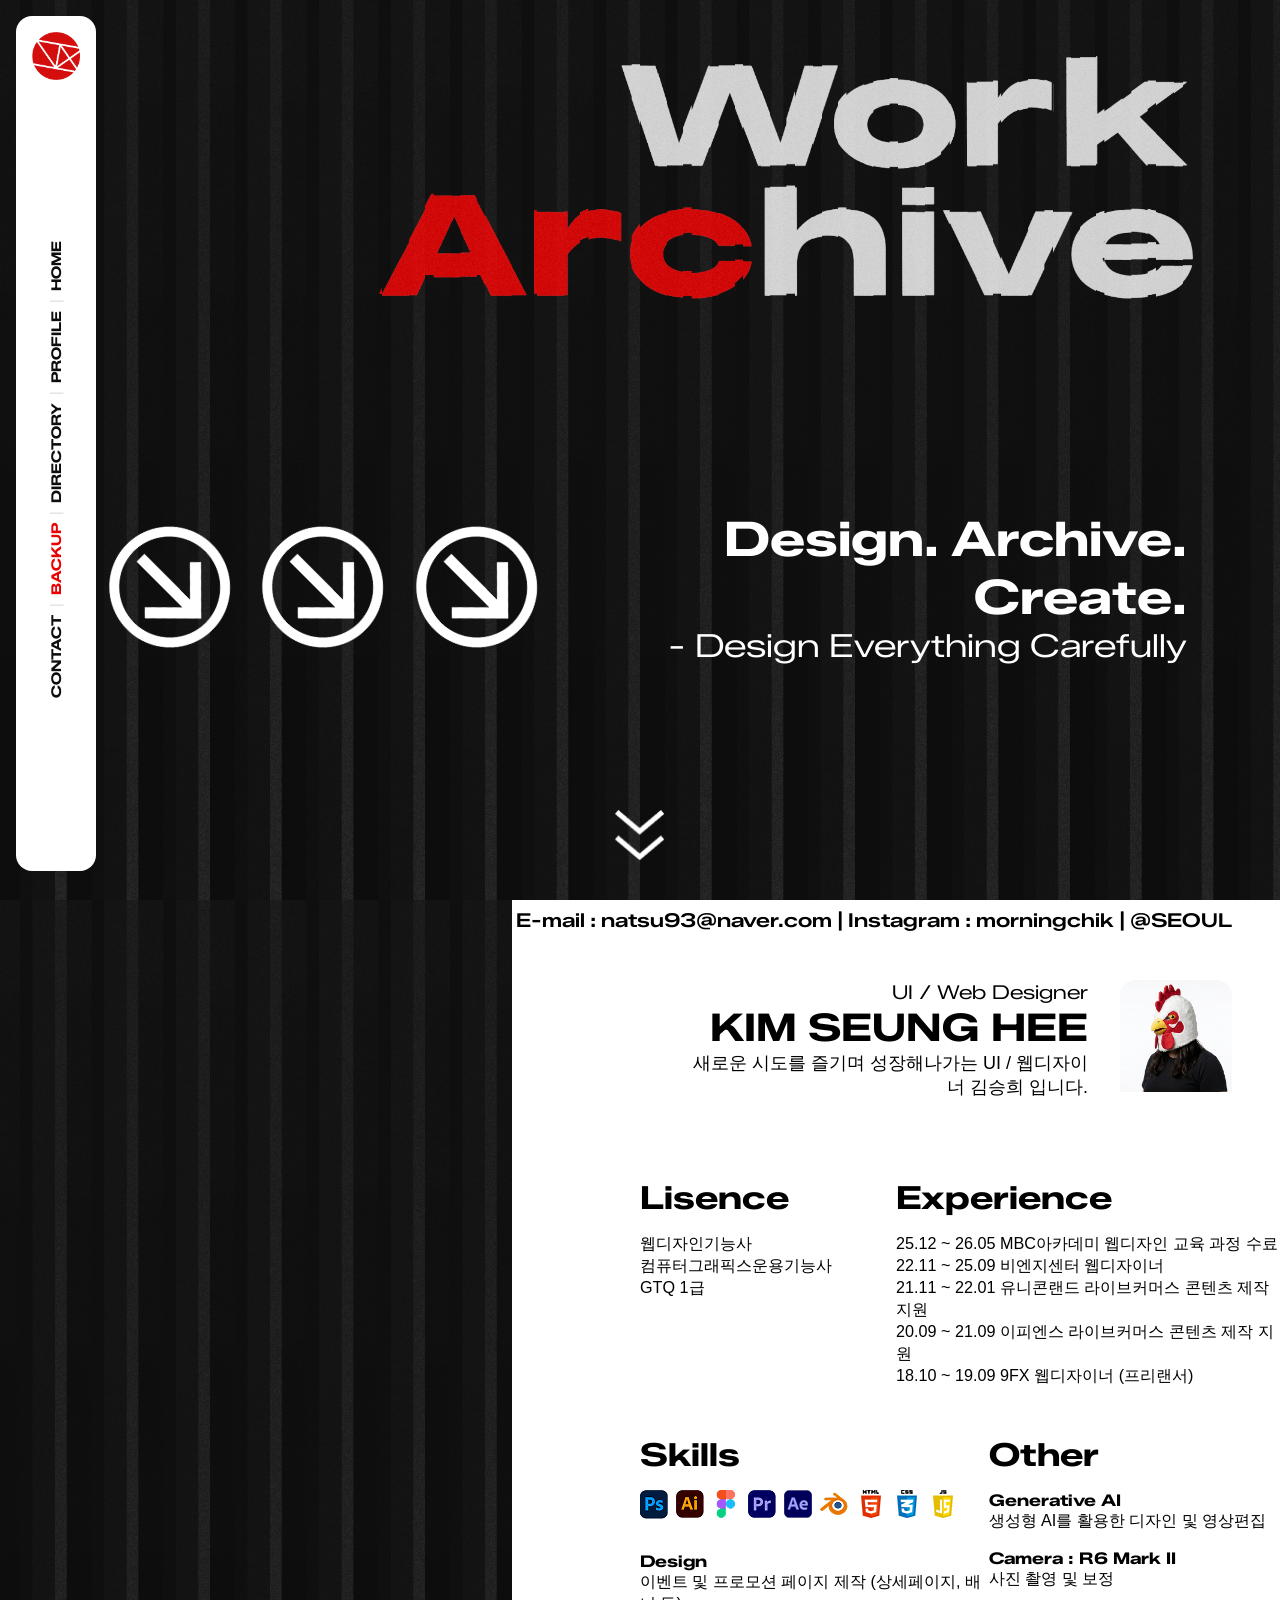
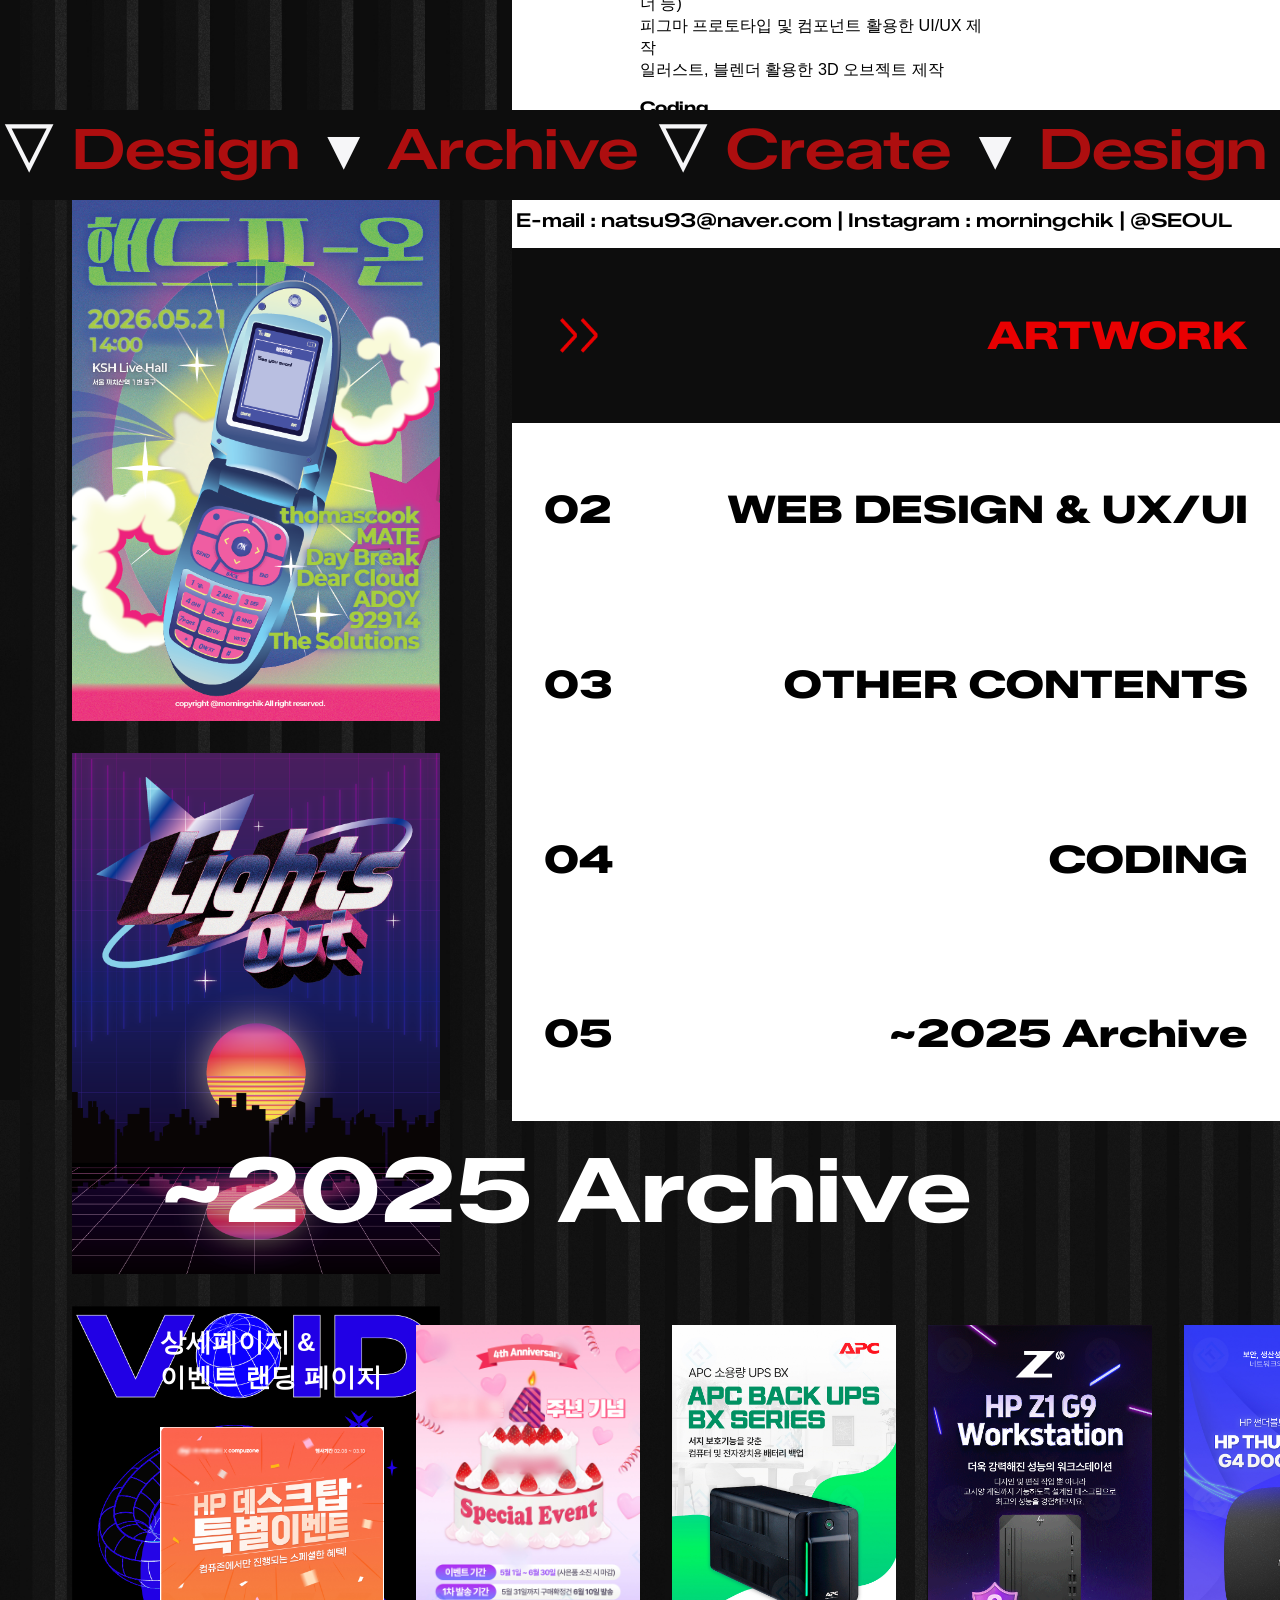
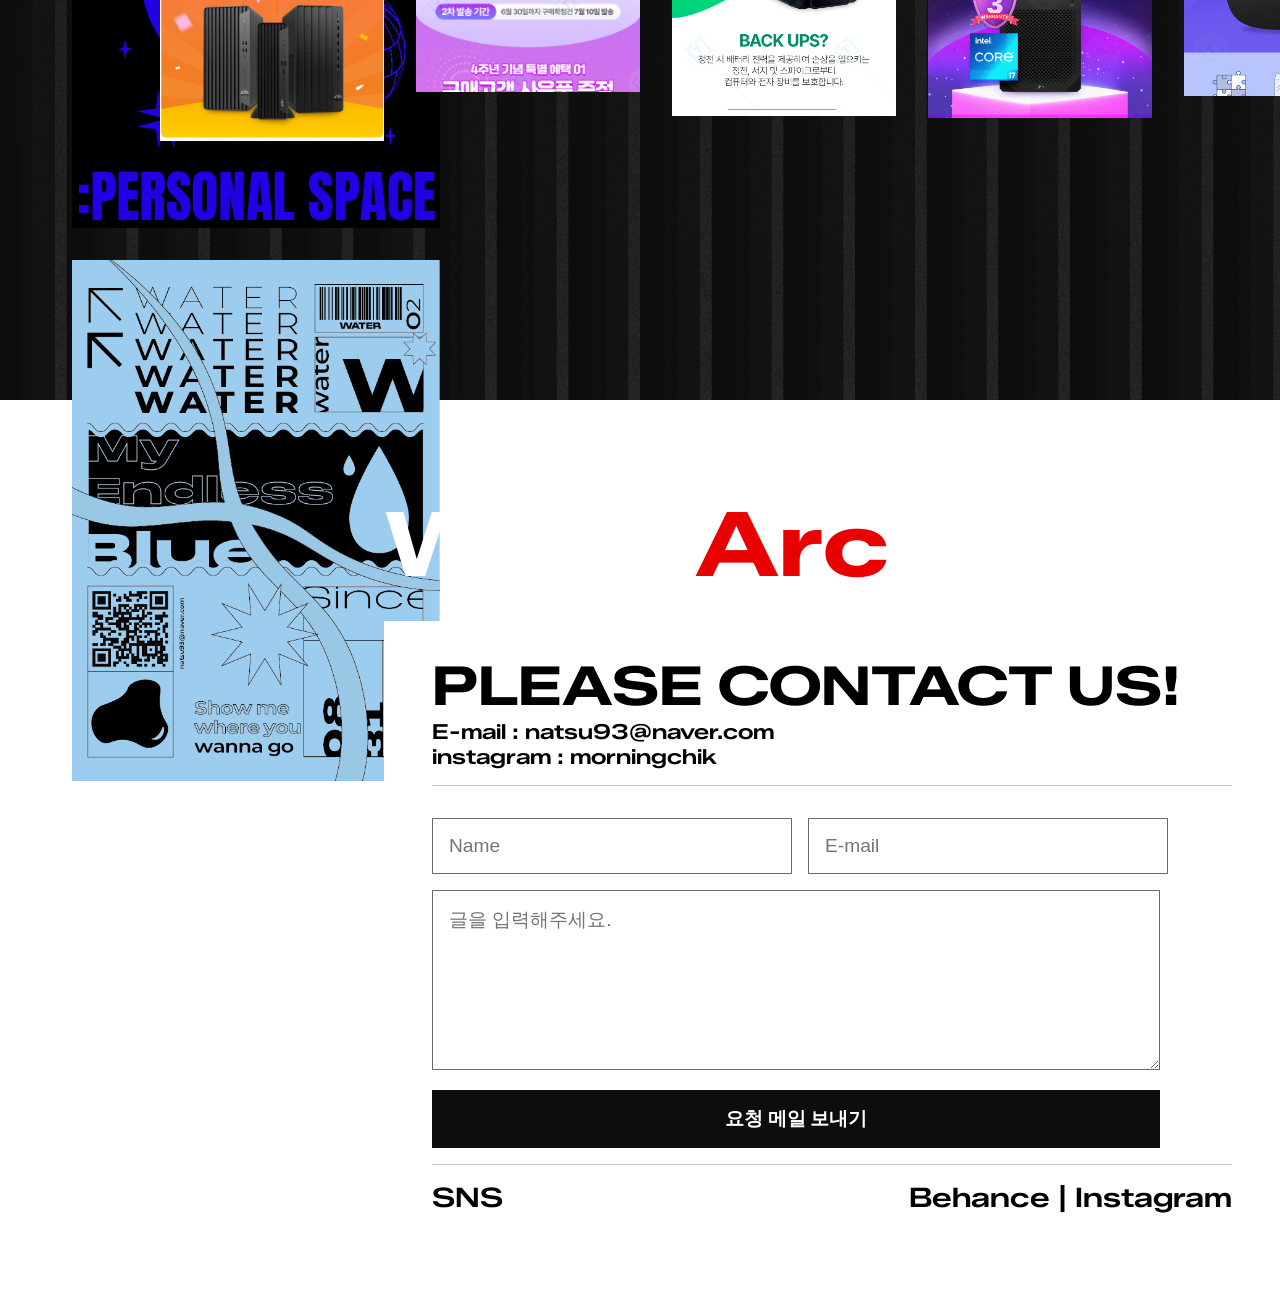
==== commit cfe3735e: "260521 찌이이이이ㅣㅣ인막" ====
--- a/main.html
+++ b/main.html
@@ -191,7 +191,6 @@
             <ul class="leftSlide">
               <li><img src="img/direc/web01_thumb.png" alt="" /></li>
               <li><img src="img/direc/web02_thumb.png" alt="" /></li>
-              <li><img src="img/direc/web02_thumb.png" alt="" /></li>
               <li><img src="img/direc/mobile01.png" alt="" /></li>
             </ul>
           </div>
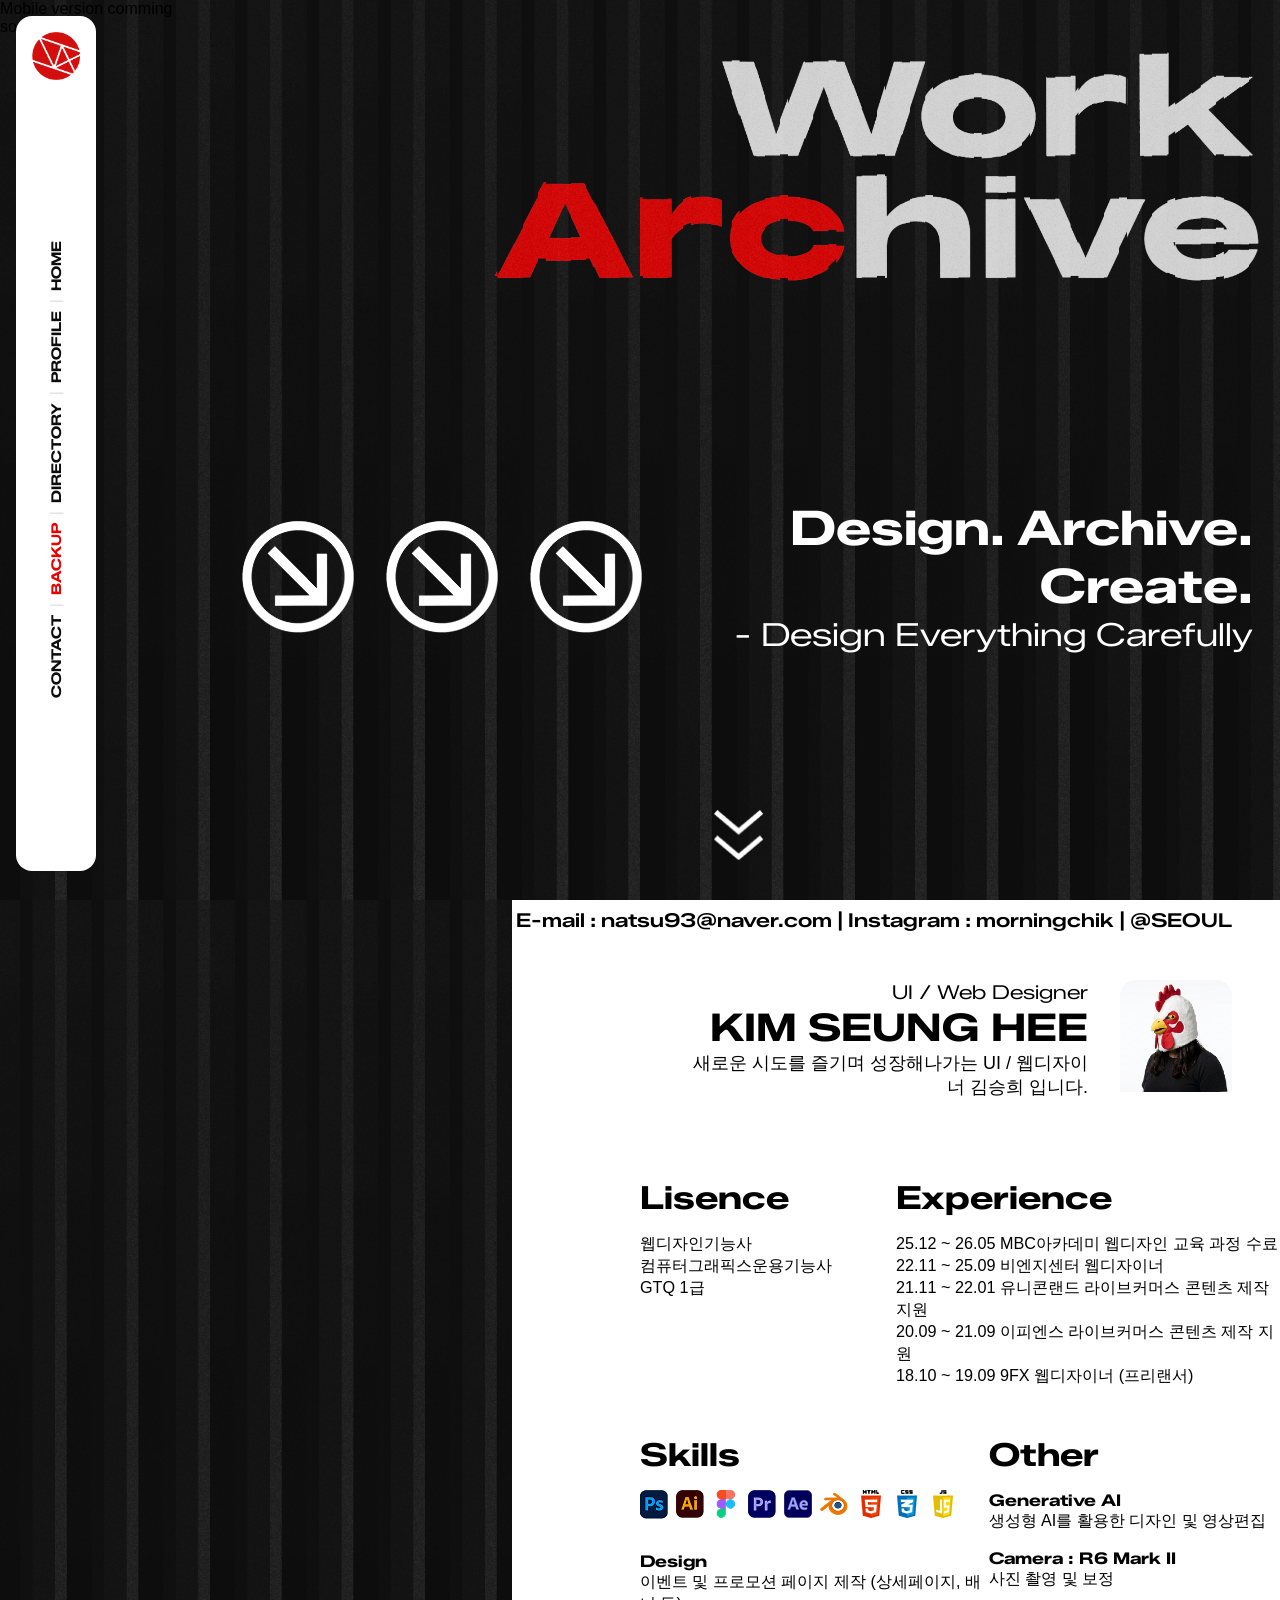
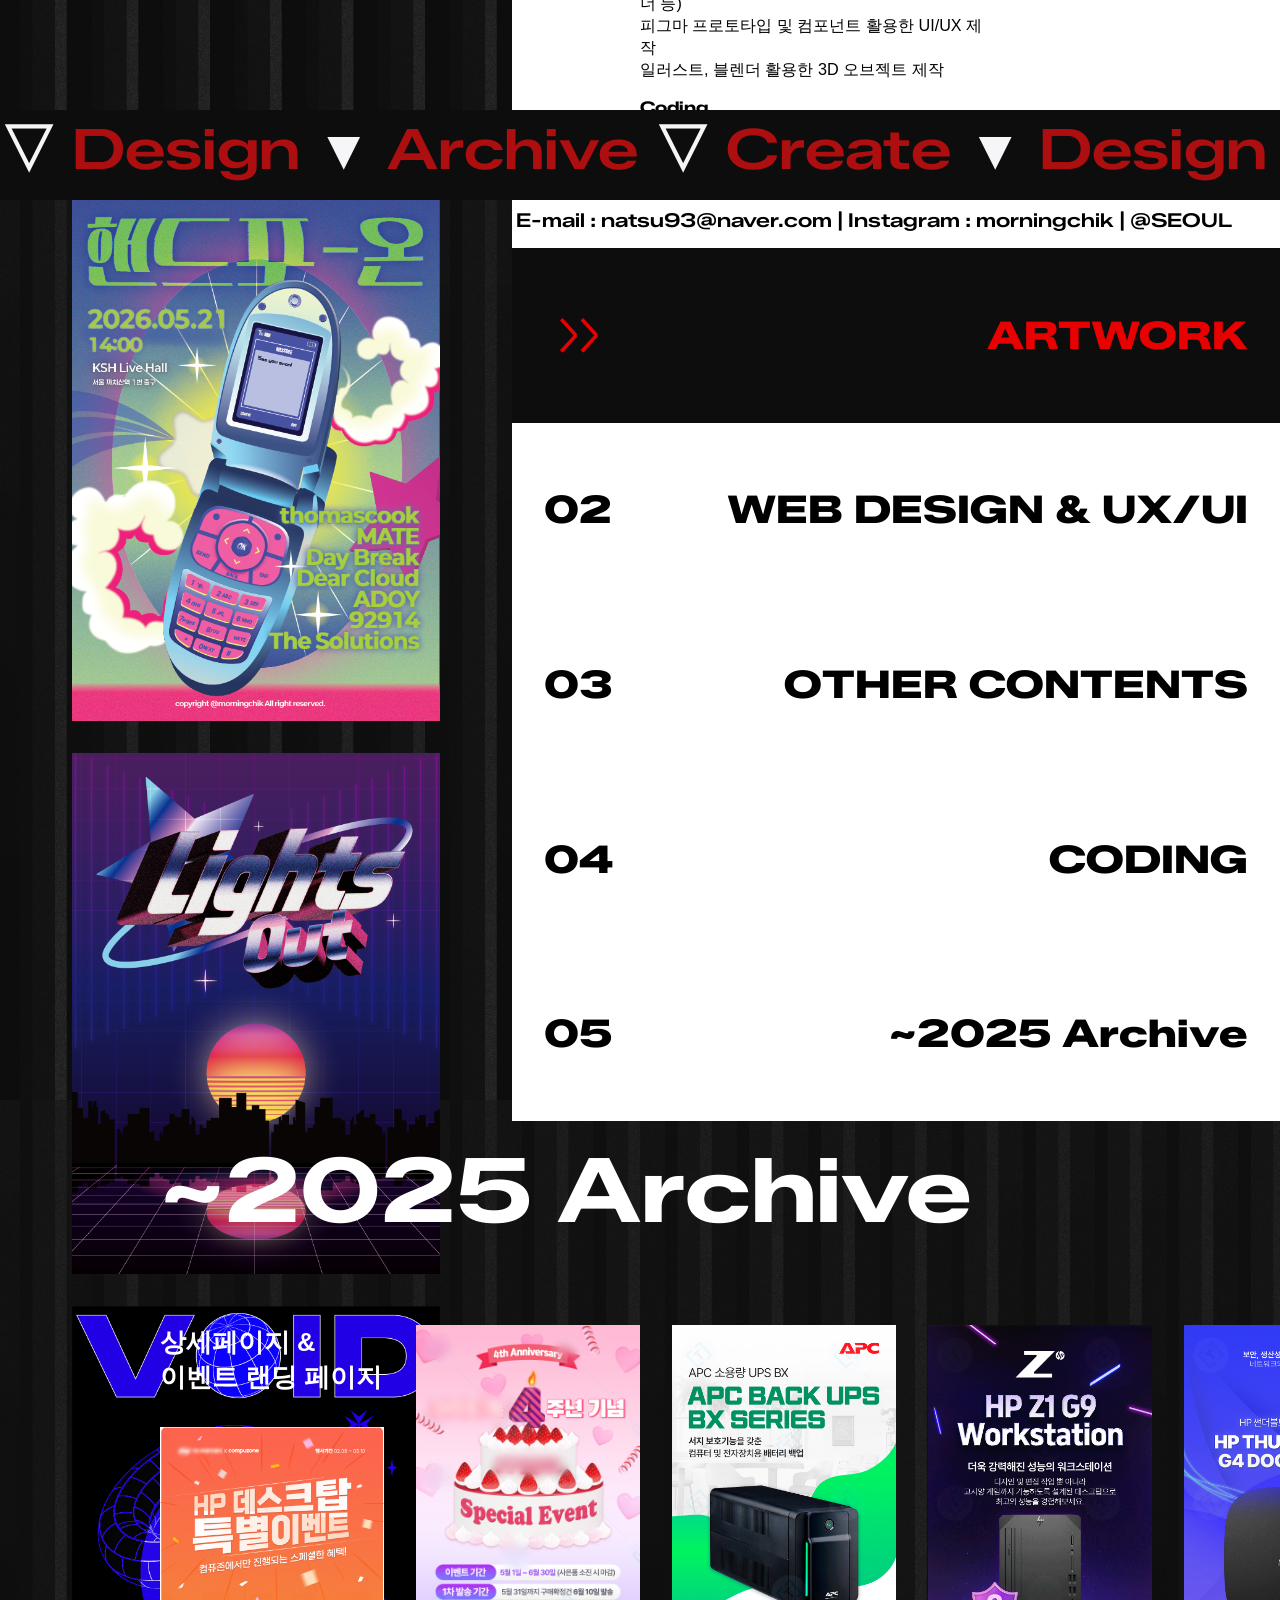
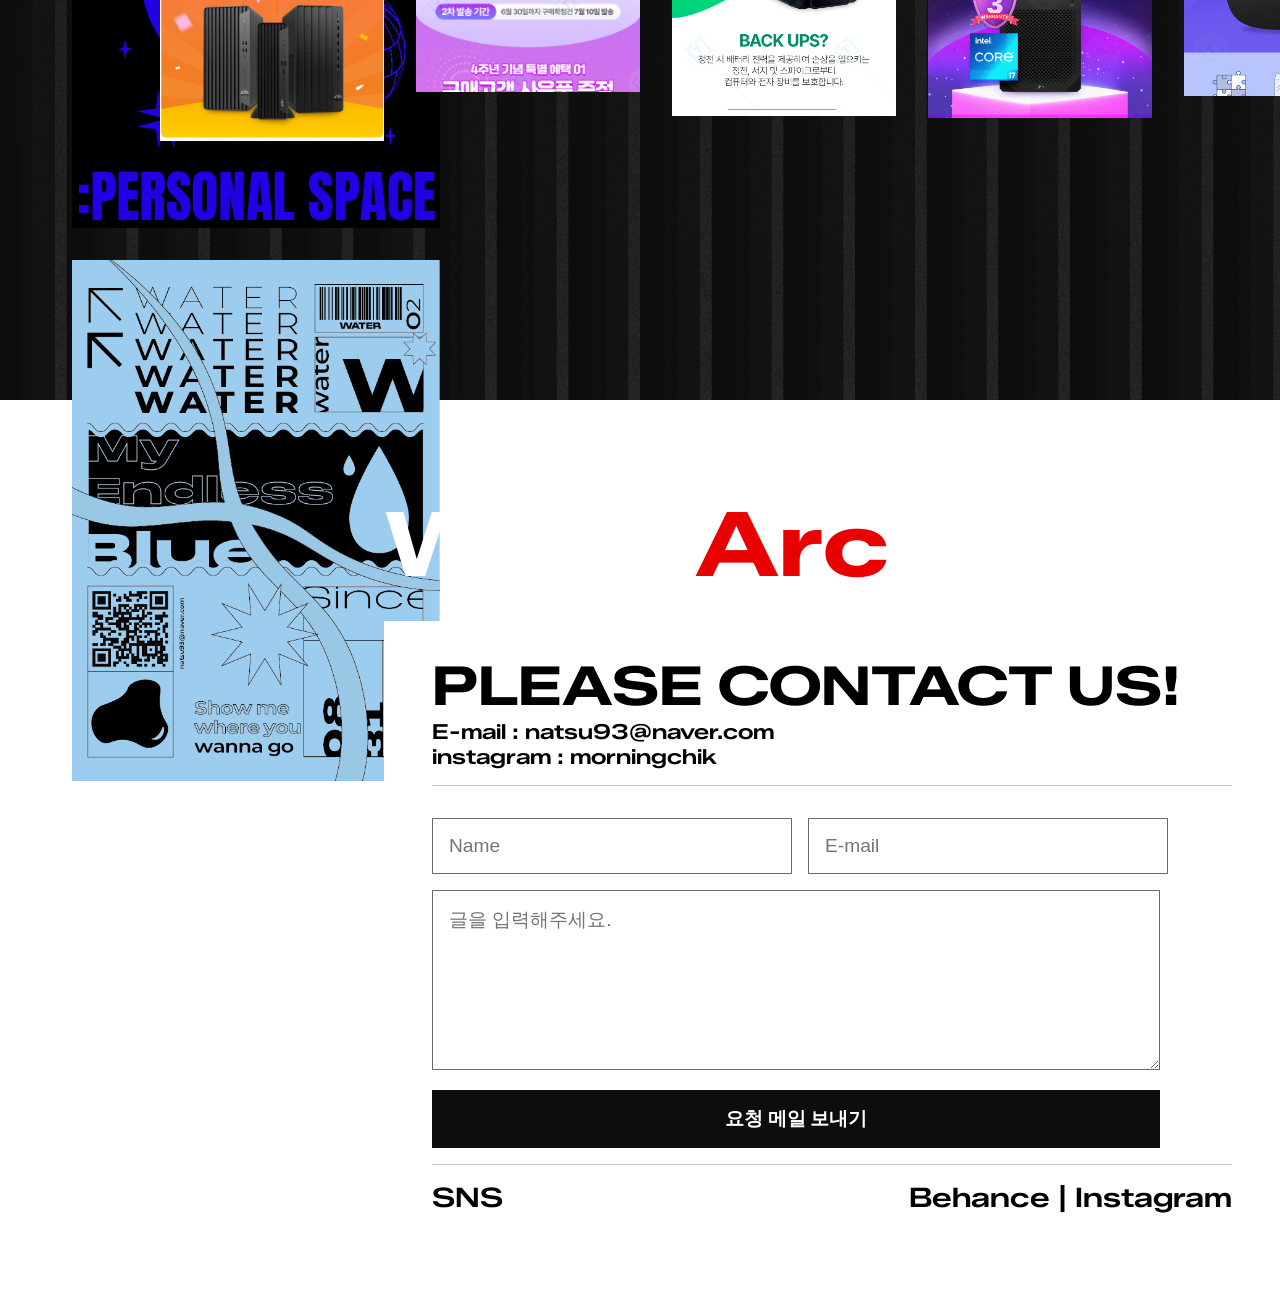
==== commit 7d95fcfe: "260525 업로드" ====
--- a/main.html
+++ b/main.html
@@ -27,6 +27,7 @@
   </head>
   <body>
     <div id="hero" class="heroWrap">
+      <p class="mobileNotice">Mobile version comming soon</p>
       <div id="left">
         <div class="logo">
           <h1><img src="img/logo_move.gif" alt="" /></h1>
--- a/css/visual.css
+++ b/css/visual.css
@@ -9,412 +9,429 @@
   overflow: hidden;
 }
 
-/* 왼쪽 (카테고리) 섹션 */
-#left {
-  width: 80px;
-  height: 95%;
-  background-color: #fff;
-  padding: auto 0.5rem;
-  border-radius: 1rem;
-  position: fixed;
-  z-index: 999;
-  margin: 1rem;
-  margin-right: 2rem;
-  flex-shrink: 0;
-  padding: 1rem;
+@media (min-width: 1024px) {
+  /* 왼쪽 (카테고리) 섹션 */
+  #left {
+    width: 80px;
+    height: 95%;
+    background-color: #fff;
+    padding: auto 0.5rem;
+    border-radius: 1rem;
+    position: fixed;
+    z-index: 999;
+    margin: 1rem;
+    margin-right: 2rem;
+    flex-shrink: 0;
+    padding: 1rem;
+  }
+  #left .logo {
+    width: 100%;
+    aspect-ratio: 1/1;
+    display: flex;
+    justify-content: center;
+    align-items: center;
+  }
+  #left h1 {
+    width: 100%;
+  }
+  #left .nav {
+    font-family: "Zalando Sans Expanded", sans-serif;
+    font-weight: 700;
+    font-size: 1.5vh;
+    display: flex;
+    flex-direction: row-reverse;
+    /* flex-direction: column; */
+    position: absolute;
+    rotate: -90deg;
+    color: #0d0d0d;
+    width: 100%;
+    top: 30%;
+    left: 0;
+  }
+  #left .nav > li {
+    padding-left: 0.5rem;
+    text-align: center;
+  }
+
+  #left .nav > li::before {
+    content: "|";
+    color: #ccc;
+    font-weight: 100;
+    margin-right: 0.5rem;
+  }
+  #left .nav > li:last-child::before {
+    display: none;
+  }
+  #left .nav > li.on {
+    color: #e90001;
+  }
+
+  /* 오른쪽 섹션 */
+
+  #right {
+    width: 90%;
+    height: 100%;
+    margin: 0 auto;
+    display: flex;
+    flex-wrap: wrap;
+    flex-direction: column;
+    justify-content: space-between;
+    align-items: center;
+  }
+  #right > div {
+    width: 100%;
+  }
+  #right .title {
+    height: 50%;
+    overflow: hidden;
+  }
+  #right .circleArrow {
+    width: 500px;
+    display: flex;
+  }
+  #right .circleArrow > li {
+    width: calc(100% / 3);
+    padding: 1rem;
+  }
+
+  #right .bottomArea {
+    width: 95%;
+    margin: 0 auto;
+    display: flex;
+    color: #fff;
+    justify-content: space-between;
+    align-items: center;
+  }
+  #right .subTitle {
+    text-align: right;
+    font-size: 2em;
+  }
+
+  /* 아래 화살표 */
+  .downArrow {
+    width: 100%;
+    height: 10%;
+    display: flex;
+    justify-content: center;
+  }
+  .downArrow .dw {
+    width: 50px;
+    animation: down 1.5s infinite;
+    cursor: pointer;
+  }
+  @keyframes down {
+    0% {
+      margin-top: 0;
+    }
+    50% {
+      margin-top: 1%;
+    }
+    100% {
+      margin-top: 0;
+    }
+  }
+
+  /* 섹션 스타일 */
+
+  #container section {
+    height: 100vh;
+    background-image: url("../img/bg.jpg");
+    background-size: cover;
+    background-position: center;
+    background-repeat: no-repeat;
+  }
+
+  .topContact {
+    position: relative;
+    display: flex;
+    justify-content: flex-end;
+    z-index: 102;
+  }
+  .topContact p {
+    white-space: nowrap;
+    text-align: right;
+    font-size: 1.2em;
+    font-family: "Zalando Sans Expanded", sans-serif;
+    font-weight: 600;
+    margin: 0.5rem 3rem 1rem;
+  }
+
+  .profile .box1 {
+    width: 100%;
+    height: 90%;
+    display: flex;
+  }
+  .profile .box1 > div {
+    width: calc(100% / 2);
+  }
+  .profile .box1_left {
+    position: relative;
+  }
+  .profile .box1_left::after {
+    content: "";
+    position: absolute;
+    background-color: #fff;
+    width: 20%;
+    height: 100%;
+    right: 0;
+  }
+  .profile .box1_left img {
+    position: absolute;
+    z-index: 101;
+    width: 100%;
+    left: 10%;
+    top: 40%;
+    transform: translateY(-50%);
+  }
+
+  /* 오른쪽 박스 */
+  .profile .box1_right {
+    background-color: #fff;
+    width: 100%;
+    height: 100%;
+  }
+
+  .profile h2 {
+    font-size: 3vw;
+  }
+  .profile h3 {
+    font-size: 2.5vw;
+    margin-bottom: 1rem;
+  }
+  .profile .pfPic {
+    width: 150px;
+    height: 150px;
+    overflow: hidden;
+    border-radius: 1rem;
+  }
+  .profile .pfPic img {
+    width: 100%;
+  }
+  .profile .idCard {
+    display: flex;
+    justify-content: flex-end;
+    margin: 2rem 3rem;
+    gap: 2rem;
+  }
+  .profile .name_job {
+    text-align: right;
+  }
+  .profile .name_job .job {
+    font-size: 1.5vw;
+  }
+  .profile .infoTxt {
+    font-size: 2vh;
+  }
+  .career,
+  .works {
+    display: flex;
+    justify-content: space-between;
+    margin-top: 3rem;
+    font-size: 1.8vh;
+  }
+  .works div {
+    margin-bottom: 1rem;
+  }
+  .career li:nth-child(2) {
+    width: 60%;
+  }
+
+  .works li:nth-child(2) {
+    width: 50%;
+  }
+  .works .toolsIcon {
+    display: flex;
+    gap: 0.5em;
+    margin-bottom: 2rem;
+  }
+  .works span {
+    font-weight: 700;
+  }
+  .profile .textSlide {
+    width: 100%;
+    height: 10%;
+    display: inline-flex;
+    align-items: center;
+    white-space: nowrap;
+    overflow: hidden;
+    color: #fff;
+    font-size: 3.5em;
+    font-family: "Zalando Sans Expanded", sans-serif;
+    position: relative;
+    background-color: #0d0d0d;
+    cursor: pointer;
+  }
+  .profile .textSlide .icon {
+    color: #f6f6f8;
+    display: inline-block;
+    margin-right: 1rem;
+  }
+  .profile .textSlide p {
+    display: inline-block;
+    color: #ad0e0f;
+    font-weight: 600;
+    margin-bottom: 0.5rem;
+    animation: move 20s infinite linear;
+  }
+
+  @keyframes move {
+    0% {
+      transform: translateX(0%);
+    }
+    100% {
+      transform: translateX(-50%);
+    }
+  }
+
+  /* history 영역 */
+  .backup {
+    width: 100%;
+    padding-left: 10rem;
+    display: flex;
+    flex-direction: column;
+    justify-content: space-between;
+    color: #fff;
+  }
+  .backup h2 {
+    width: 100%;
+    height: 15vh;
+    line-height: 20vh;
+    font-size: 7vw;
+  }
+  .backup h2 > p {
+    display: inline-block;
+  }
+  .backup h4 {
+    font-size: 2vw;
+    word-break: keep-all;
+  }
+  .backup .history {
+    width: 100%;
+    height: 75vh;
+    overflow: hidden;
+  }
+  .backup .thumbList {
+    width: 100%;
+    height: 100%;
+    display: flex;
+    flex-wrap: wrap;
+    flex-direction: column;
+    gap: 2rem;
+  }
+  .backup .thumbList li {
+    width: 20%;
+    flex-shrink: 0;
+  }
+
+  /* contact 영역 */
+  #container .contact {
+    width: 100%;
+    height: 100vh;
+    display: flex;
+    flex-direction: column;
+    justify-content: center;
+    align-items: flex-end;
+    padding-left: 10rem;
+    background-size: cover;
+    background-position: center;
+    background-attachment: fixed;
+  }
+
+  .contact h2 {
+    width: 80%;
+    height: 15vh;
+    line-height: 20vh;
+    font-size: 7vw;
+    color: #fff;
+    margin-bottom: 2rem;
+  }
+  .contact span.red {
+    color: #e90001;
+  }
+  .contact .contactWrap {
+    width: 80%;
+    height: auto;
+    background-color: #fff;
+    padding: 1rem 3rem;
+    display: flex;
+    flex-direction: column;
+    justify-content: space-between;
+  }
+  .contact .contactTit {
+    border-bottom: 1px solid #c8c8c8;
+    padding: 1rem 0;
+  }
+  .contact h3 {
+    font-size: 6vh;
+  }
+  .contact .contactWrap p {
+    font-family: "Zalando Sans Expanded", "pretendard", sans-serif;
+    font-weight: 600;
+    font-size: 1.3em;
+  }
+  .contact .formArea {
+    display: flex;
+    flex-wrap: wrap;
+    gap: 1rem;
+    margin-top: 1rem;
+    border-bottom: 1px solid #c8c8c8;
+    padding: 1rem 0;
+  }
+  .contact .formArea li {
+    width: 45%;
+  }
+  .contact .formArea li:nth-child(3),
+  .contact .formArea li:nth-child(4) {
+    width: 91%;
+  }
+  .contact input,
+  .contact textarea {
+    width: 100%;
+    border: 1px solid #6b6b6b;
+    display: inline-block;
+    padding: 1rem;
+    font-size: 1.2em;
+    font-family: "pretendard", sans-serif;
+  }
+  .contact textarea {
+    height: 20vh;
+  }
+  .contact button {
+    width: 100%;
+    padding: 1rem;
+    background-color: #0d0d0d;
+    color: #fff;
+    font-family: "Paperlogy";
+    font-size: 1.2em;
+    cursor: pointer;
+    border: 0px;
+    font-weight: 700;
+  }
+  .contact button:active {
+    background-color: #ad0e0f;
+    color: #fff;
+  }
+
+  .contact .SNSList {
+    display: flex;
+    font-size: 3vh;
+    font-weight: 600;
+    justify-content: space-between;
+    padding: 1rem 0;
+  }
 }
-#left .logo {
-  width: 100%;
-  aspect-ratio: 1/1;
-  display: flex;
-  justify-content: center;
-  align-items: center;
+@media (max-width: 1024px) {
+  #left,
+  #right,
+  #container {
+    display: none;
+  }
+  #hero {
+    display: flex;
+    align-items: center;
+    justify-content: center;
+  }
+  .mobileNotice {
+    color: #e90001;
+  }
 }
-#left h1 {
-  width: 100%;
-}
-#left .nav {
-  font-family: "Zalando Sans Expanded", sans-serif;
-  font-weight: 700;
-  font-size: 1.5vh;
-  display: flex;
-  flex-direction: row-reverse;
-  /* flex-direction: column; */
-  position: absolute;
-  rotate: -90deg;
-  color: #0d0d0d;
-  width: 100%;
-  top: 30%;
-  left: 0;
-}
-#left .nav > li {
-  padding-left: 0.5rem;
-  text-align: center;
-}
-
-#left .nav > li::before {
-  content: "|";
-  color: #ccc;
-  font-weight: 100;
-  margin-right: 0.5rem;
-}
-#left .nav > li:last-child::before {
-  display: none;
-}
-#left .nav > li.on {
-  color: #e90001;
-}
-
-/* 오른쪽 섹션 */
-
-#right {
-  width: 90%;
-  height: 100%;
-  margin: 0 auto;
-  display: flex;
-  flex-wrap: wrap;
-  flex-direction: column;
-  justify-content: space-between;
-  align-items: center;
-}
-#right > div {
-  width: 100%;
-}
-#right .title {
-  height: 50%;
-  overflow: hidden;
-}
-#right .circleArrow {
-  width: 500px;
-  display: flex;
-}
-#right .circleArrow > li {
-  width: calc(100% / 3);
-  padding: 1rem;
-}
-
-#right .bottomArea {
-  width: 95%;
-  margin: 0 auto;
-  display: flex;
-  color: #fff;
-  justify-content: space-between;
-  align-items: center;
-}
-#right .subTitle {
-  text-align: right;
-  font-size: 2em;
-}
-
-/* 아래 화살표 */
-.downArrow {
-  width: 100%;
-  height: 10%;
-  display: flex;
-  justify-content: center;
-}
-.downArrow .dw {
-  width: 50px;
-  animation: down 1.5s infinite;
-  cursor: pointer;
-}
-@keyframes down {
-  0% {
-    margin-top: 0;
-  }
-  50% {
-    margin-top: 1%;
-  }
-  100% {
-    margin-top: 0;
-  }
-}
-
-/* 섹션 스타일 */
-
-#container section {
-  height: 100vh;
-  background-image: url("../img/bg.jpg");
-  background-size: cover;
-  background-position: center;
-  background-repeat: no-repeat;
-}
-
-.topContact {
-  position: relative;
-  display: flex;
-  justify-content: flex-end;
-  z-index: 102;
-}
-.topContact p {
-  white-space: nowrap;
-  text-align: right;
-  font-size: 1.2em;
-  font-family: "Zalando Sans Expanded", sans-serif;
-  font-weight: 600;
-  margin: 0.5rem 3rem 1rem;
-}
-
-.profile .box1 {
-  width: 100%;
-  height: 90%;
-  display: flex;
-}
-.profile .box1 > div {
-  width: calc(100% / 2);
-}
-.profile .box1_left {
-  position: relative;
-}
-.profile .box1_left::after {
-  content: "";
-  position: absolute;
-  background-color: #fff;
-  width: 20%;
-  height: 100%;
-  right: 0;
-}
-.profile .box1_left img {
-  position: absolute;
-  z-index: 101;
-  width: 100%;
-  left: 10%;
-  top: 40%;
-  transform: translateY(-50%);
-}
-
-/* 오른쪽 박스 */
-.profile .box1_right {
-  background-color: #fff;
-  width: 100%;
-  height: 100%;
-}
-
-.profile h2 {
-  font-size: 3vw;
-}
-.profile h3 {
-  font-size: 2.5vw;
-  margin-bottom: 1rem;
-}
-.profile .pfPic {
-  width: 150px;
-  height: 150px;
-  overflow: hidden;
-  border-radius: 1rem;
-}
-.profile .pfPic img {
-  width: 100%;
-}
-.profile .idCard {
-  display: flex;
-  justify-content: flex-end;
-  margin: 2rem 3rem;
-  gap: 2rem;
-}
-.profile .name_job {
-  text-align: right;
-}
-.profile .name_job .job {
-  font-size: 1.5vw;
-}
-.profile .infoTxt {
-  font-size: 2vh;
-}
-.career,
-.works {
-  display: flex;
-  justify-content: space-between;
-  margin-top: 3rem;
-  font-size: 1.8vh;
-}
-.works div {
-  margin-bottom: 1rem;
-}
-.career li:nth-child(2) {
-  width: 60%;
-}
-
-.works li:nth-child(2) {
-  width: 50%;
-}
-.works .toolsIcon {
-  display: flex;
-  gap: 0.5em;
-  margin-bottom: 2rem;
-}
-.works span {
-  font-weight: 700;
-}
-.profile .textSlide {
-  width: 100%;
-  height: 10%;
-  display: inline-flex;
-  align-items: center;
-  white-space: nowrap;
-  overflow: hidden;
-  color: #fff;
-  font-size: 3.5em;
-  font-family: "Zalando Sans Expanded", sans-serif;
-  position: relative;
-  background-color: #0d0d0d;
-  cursor: pointer;
-}
-.profile .textSlide .icon {
-  color: #f6f6f8;
-  display: inline-block;
-  margin-right: 1rem;
-}
-.profile .textSlide p {
-  display: inline-block;
-  color: #ad0e0f;
-  font-weight: 600;
-  margin-bottom: 0.5rem;
-  animation: move 20s infinite linear;
-}
-
-@keyframes move {
-  0% {
-    transform: translateX(0%);
-  }
-  100% {
-    transform: translateX(-50%);
-  }
-}
-
-/* history 영역 */
-.backup {
-  width: 100%;
-  padding-left: 10rem;
-  display: flex;
-  flex-direction: column;
-  justify-content: space-between;
-  color: #fff;
-}
-.backup h2 {
-  width: 100%;
-  height: 15vh;
-  line-height: 20vh;
-  font-size: 7vw;
-}
-.backup h2 > p {
-  display: inline-block;
-}
-.backup h4 {
-  font-size: 2vw;
-  word-break: keep-all;
-}
-.backup .history {
-  width: 100%;
-  height: 75vh;
-  overflow: hidden;
-}
-.backup .thumbList {
-  width: 100%;
-  height: 100%;
-  display: flex;
-  flex-wrap: wrap;
-  flex-direction: column;
-  gap: 2rem;
-}
-.backup .thumbList li {
-  width: 20%;
-  flex-shrink: 0;
-}
-
-/* contact 영역 */
-#container .contact {
-  width: 100%;
-  height: 100vh;
-  display: flex;
-  flex-direction: column;
-  justify-content: center;
-  align-items: flex-end;
-  padding-left: 10rem;
-  background-size: cover;
-  background-position: center;
-  background-attachment: fixed;
-}
-
-.contact h2 {
-  width: 80%;
-  height: 15vh;
-  line-height: 20vh;
-  font-size: 7vw;
-  color: #fff;
-  margin-bottom: 2rem;
-}
-.contact span.red {
-  color: #e90001;
-}
-.contact .contactWrap {
-  width: 80%;
-  height: auto;
-  background-color: #fff;
-  padding: 1rem 3rem;
-  display: flex;
-  flex-direction: column;
-  justify-content: space-between;
-}
-.contact .contactTit {
-  border-bottom: 1px solid #c8c8c8;
-  padding: 1rem 0;
-}
-.contact h3 {
-  font-size: 6vh;
-}
-.contact .contactWrap p {
-  font-family: "Zalando Sans Expanded", "pretendard", sans-serif;
-  font-weight: 600;
-  font-size: 1.3em;
-}
-.contact .formArea {
-  display: flex;
-  flex-wrap: wrap;
-  gap: 1rem;
-  margin-top: 1rem;
-  border-bottom: 1px solid #c8c8c8;
-  padding: 1rem 0;
-}
-.contact .formArea li {
-  width: 45%;
-}
-.contact .formArea li:nth-child(3),
-.contact .formArea li:nth-child(4) {
-  width: 91%;
-}
-.contact input,
-.contact textarea {
-  width: 100%;
-  border: 1px solid #6b6b6b;
-  display: inline-block;
-  padding: 1rem;
-  font-size: 1.2em;
-  font-family: "pretendard", sans-serif;
-}
-.contact textarea {
-  height: 20vh;
-}
-.contact button {
-  width: 100%;
-  padding: 1rem;
-  background-color: #0d0d0d;
-  color: #fff;
-  font-family: "Paperlogy";
-  font-size: 1.2em;
-  cursor: pointer;
-  border: 0px;
-  font-weight: 700;
-}
-.contact button:active {
-  background-color: #ad0e0f;
-  color: #fff;
-}
-
-.contact .SNSList {
-  display: flex;
-  font-size: 3vh;
-  font-weight: 600;
-  justify-content: space-between;
-  padding: 1rem 0;
-}
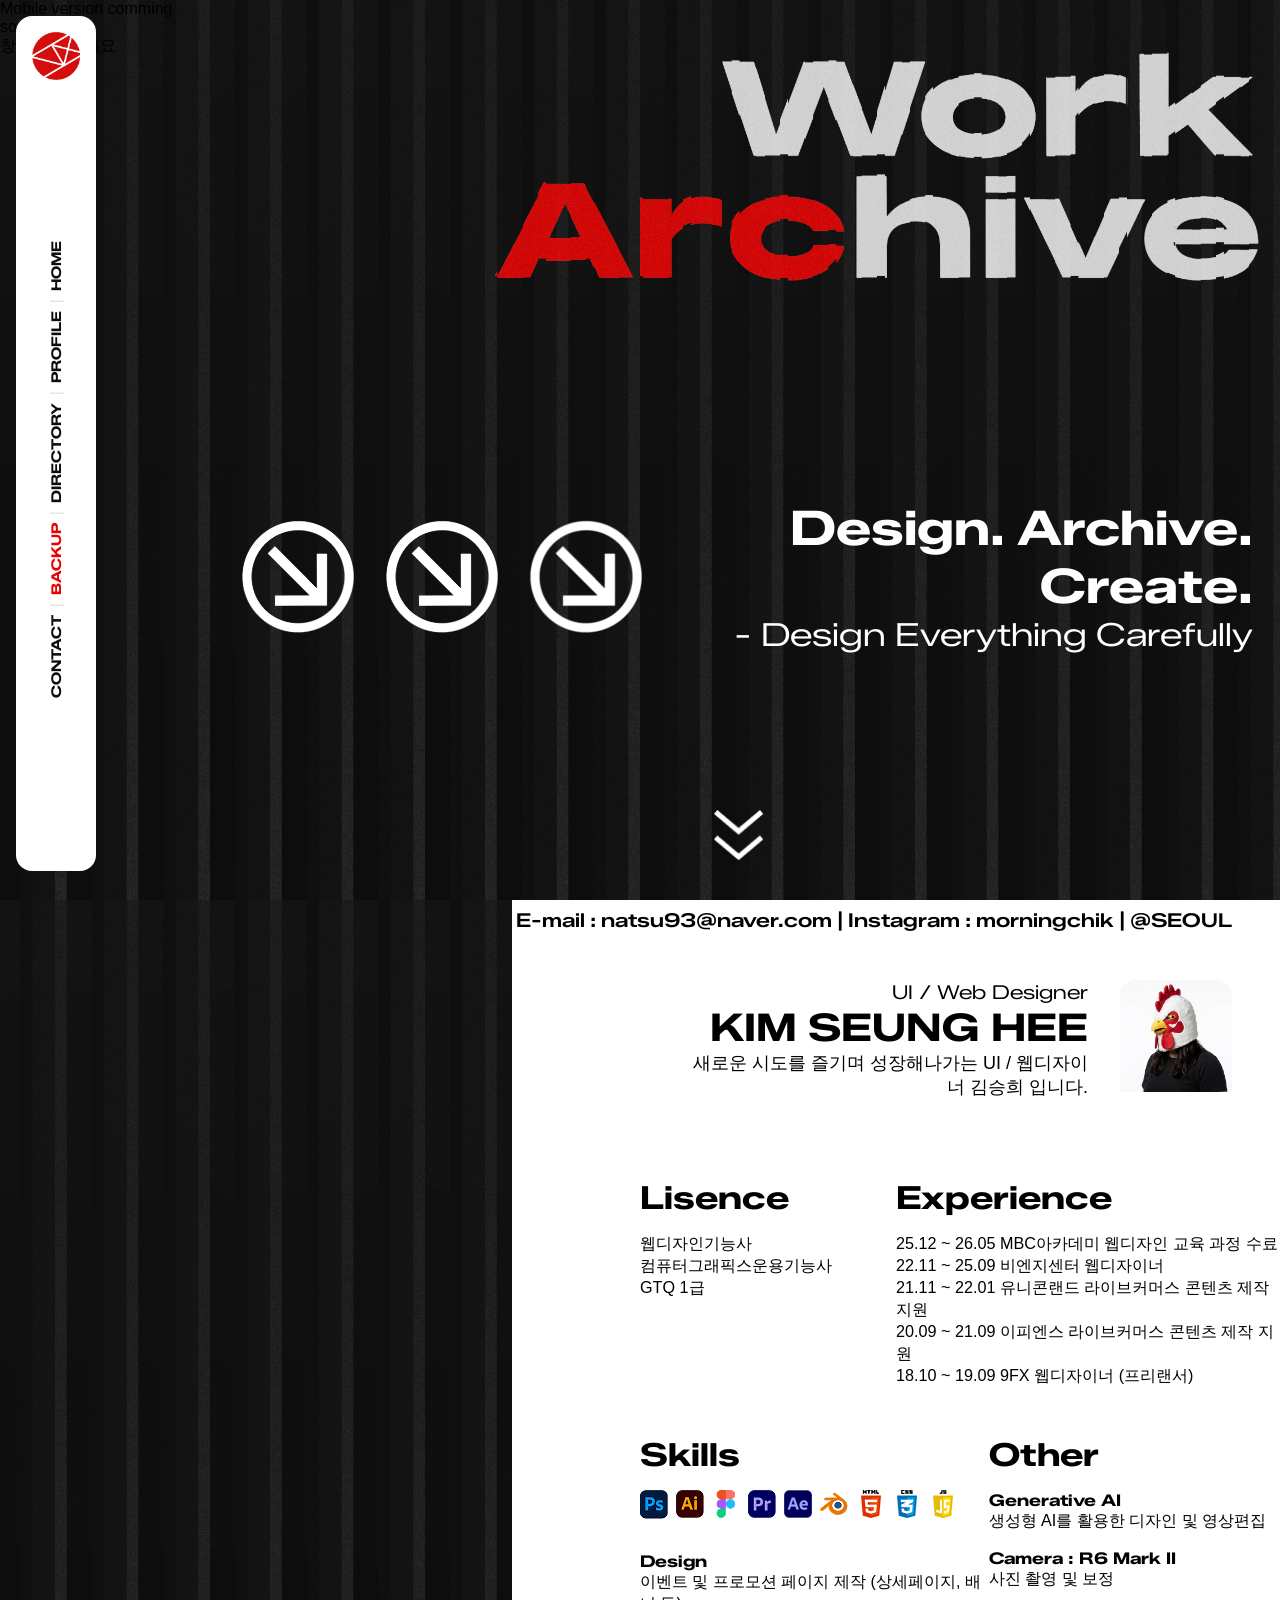
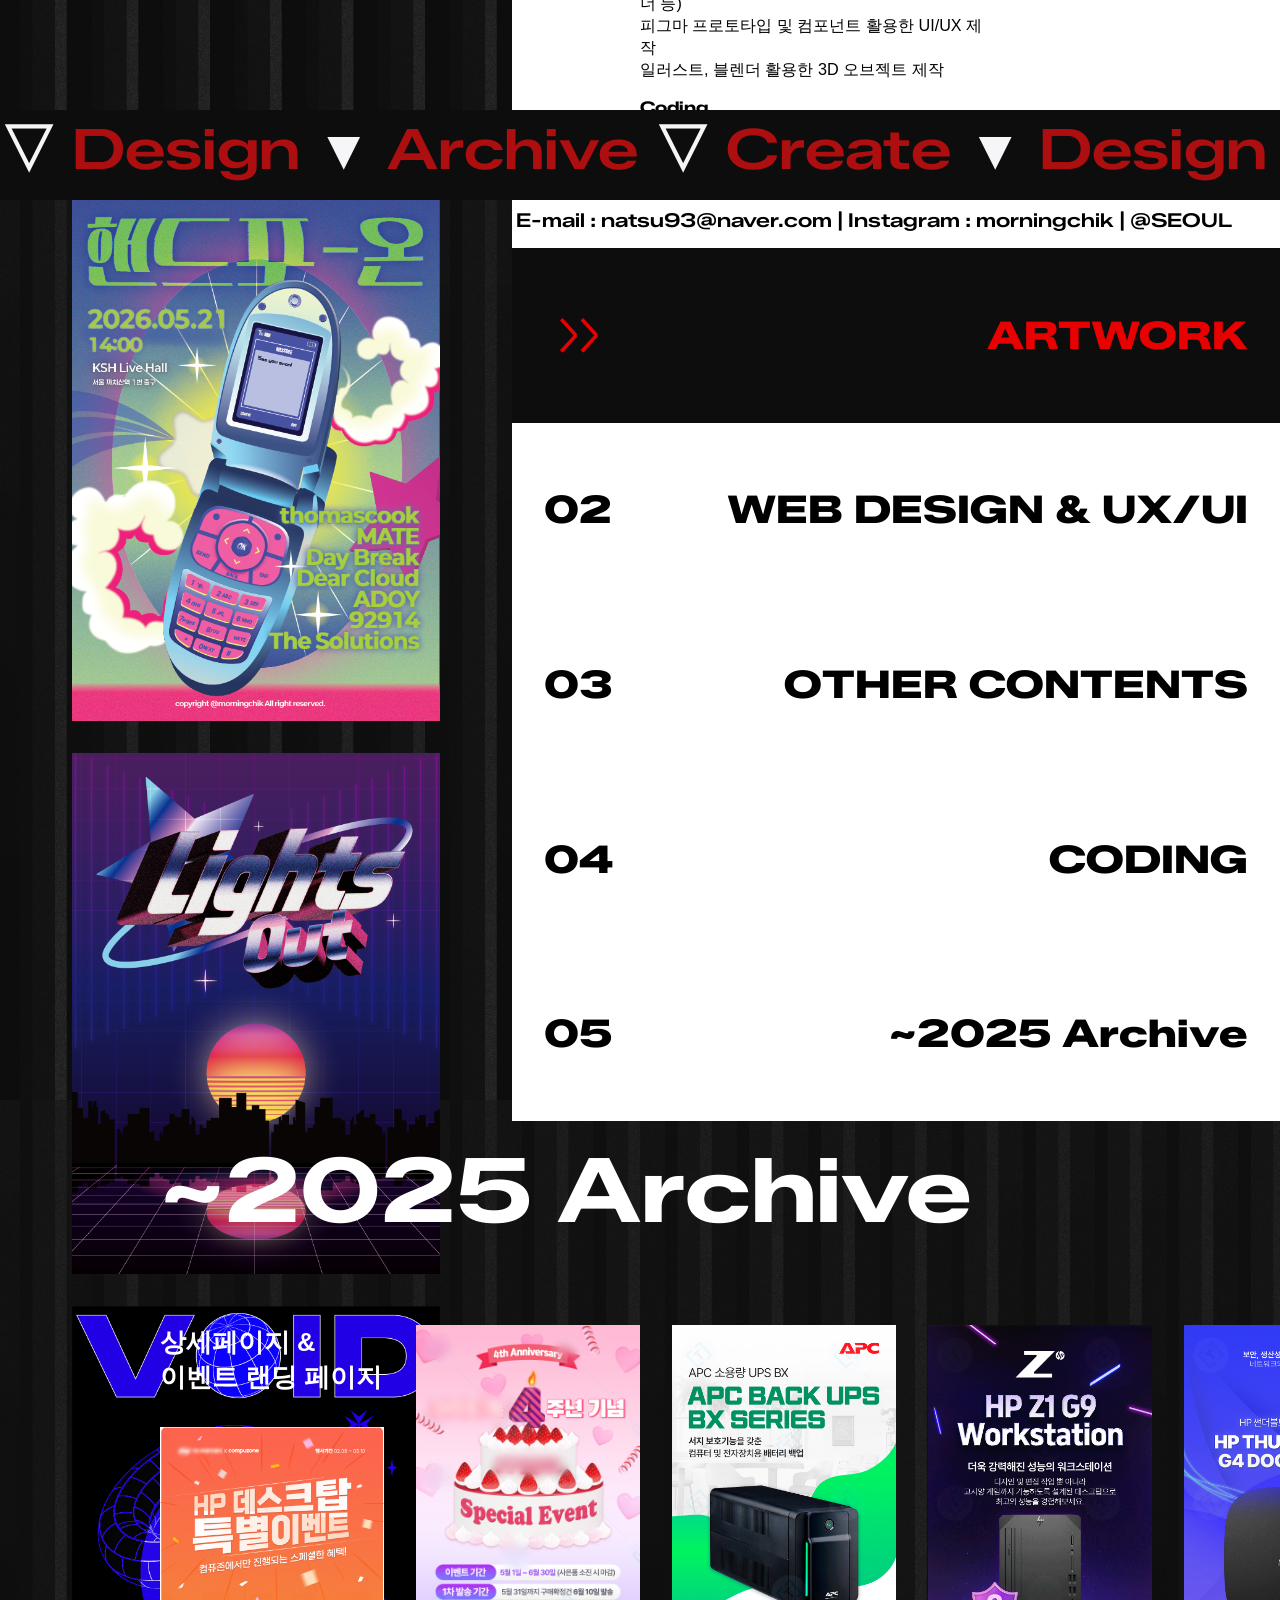
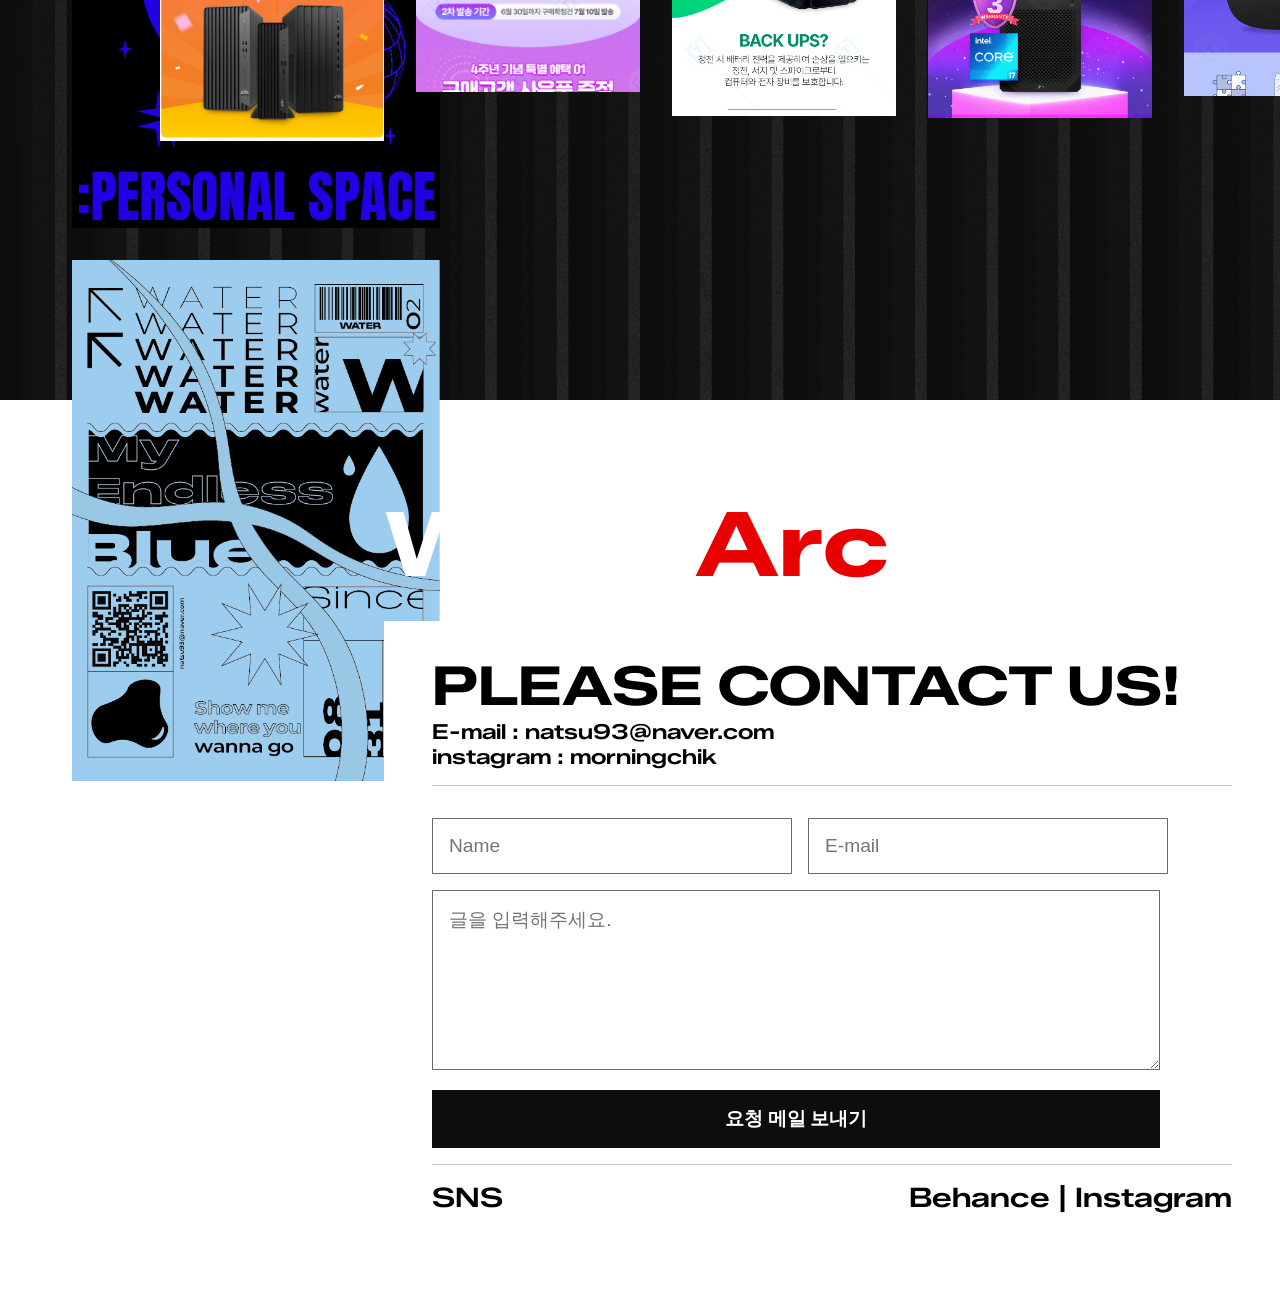
==== commit cc153f87: "260525 모바일버전 수정" ====
--- a/main.html
+++ b/main.html
@@ -27,7 +27,9 @@
   </head>
   <body>
     <div id="hero" class="heroWrap">
-      <p class="mobileNotice">Mobile version comming soon</p>
+      <p class="mobileNotice">
+        Mobile version comming soon<br />창을 늘려주세요
+      </p>
       <div id="left">
         <div class="logo">
           <h1><img src="img/logo_move.gif" alt="" /></h1>
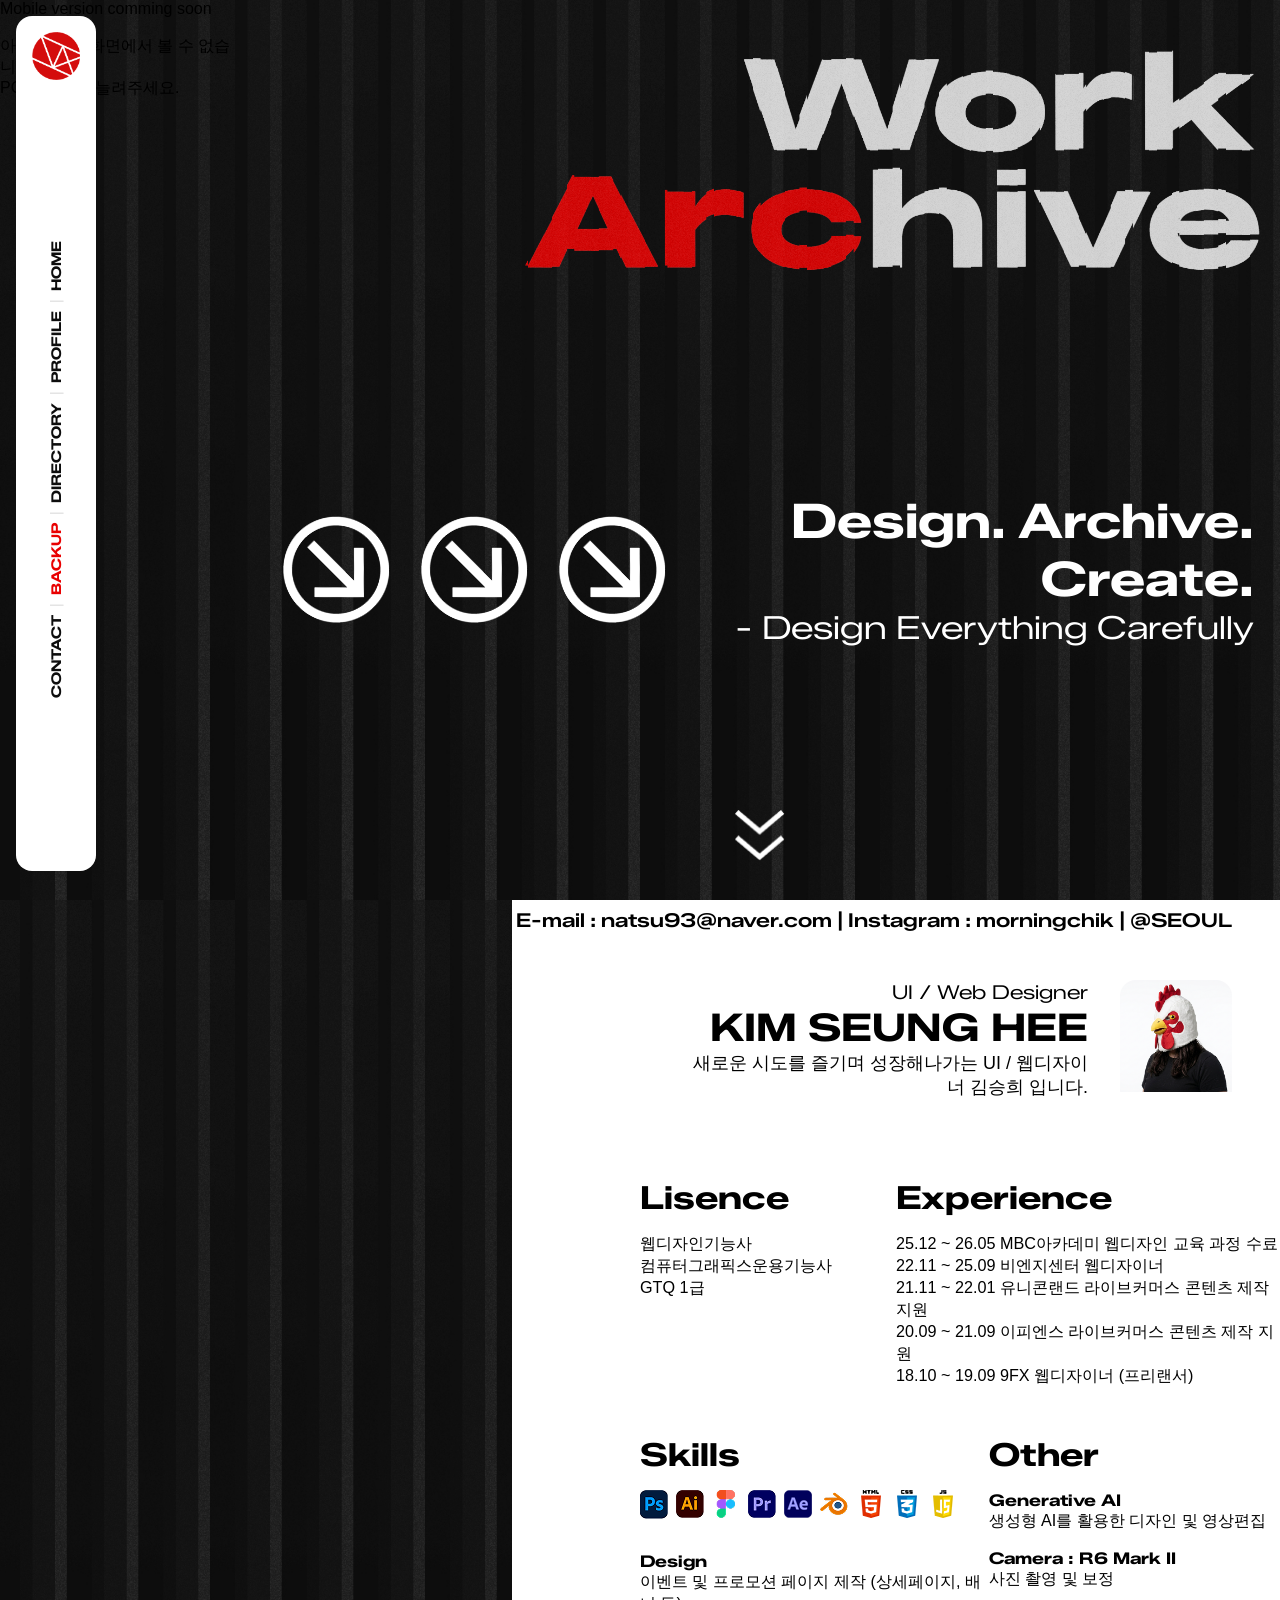
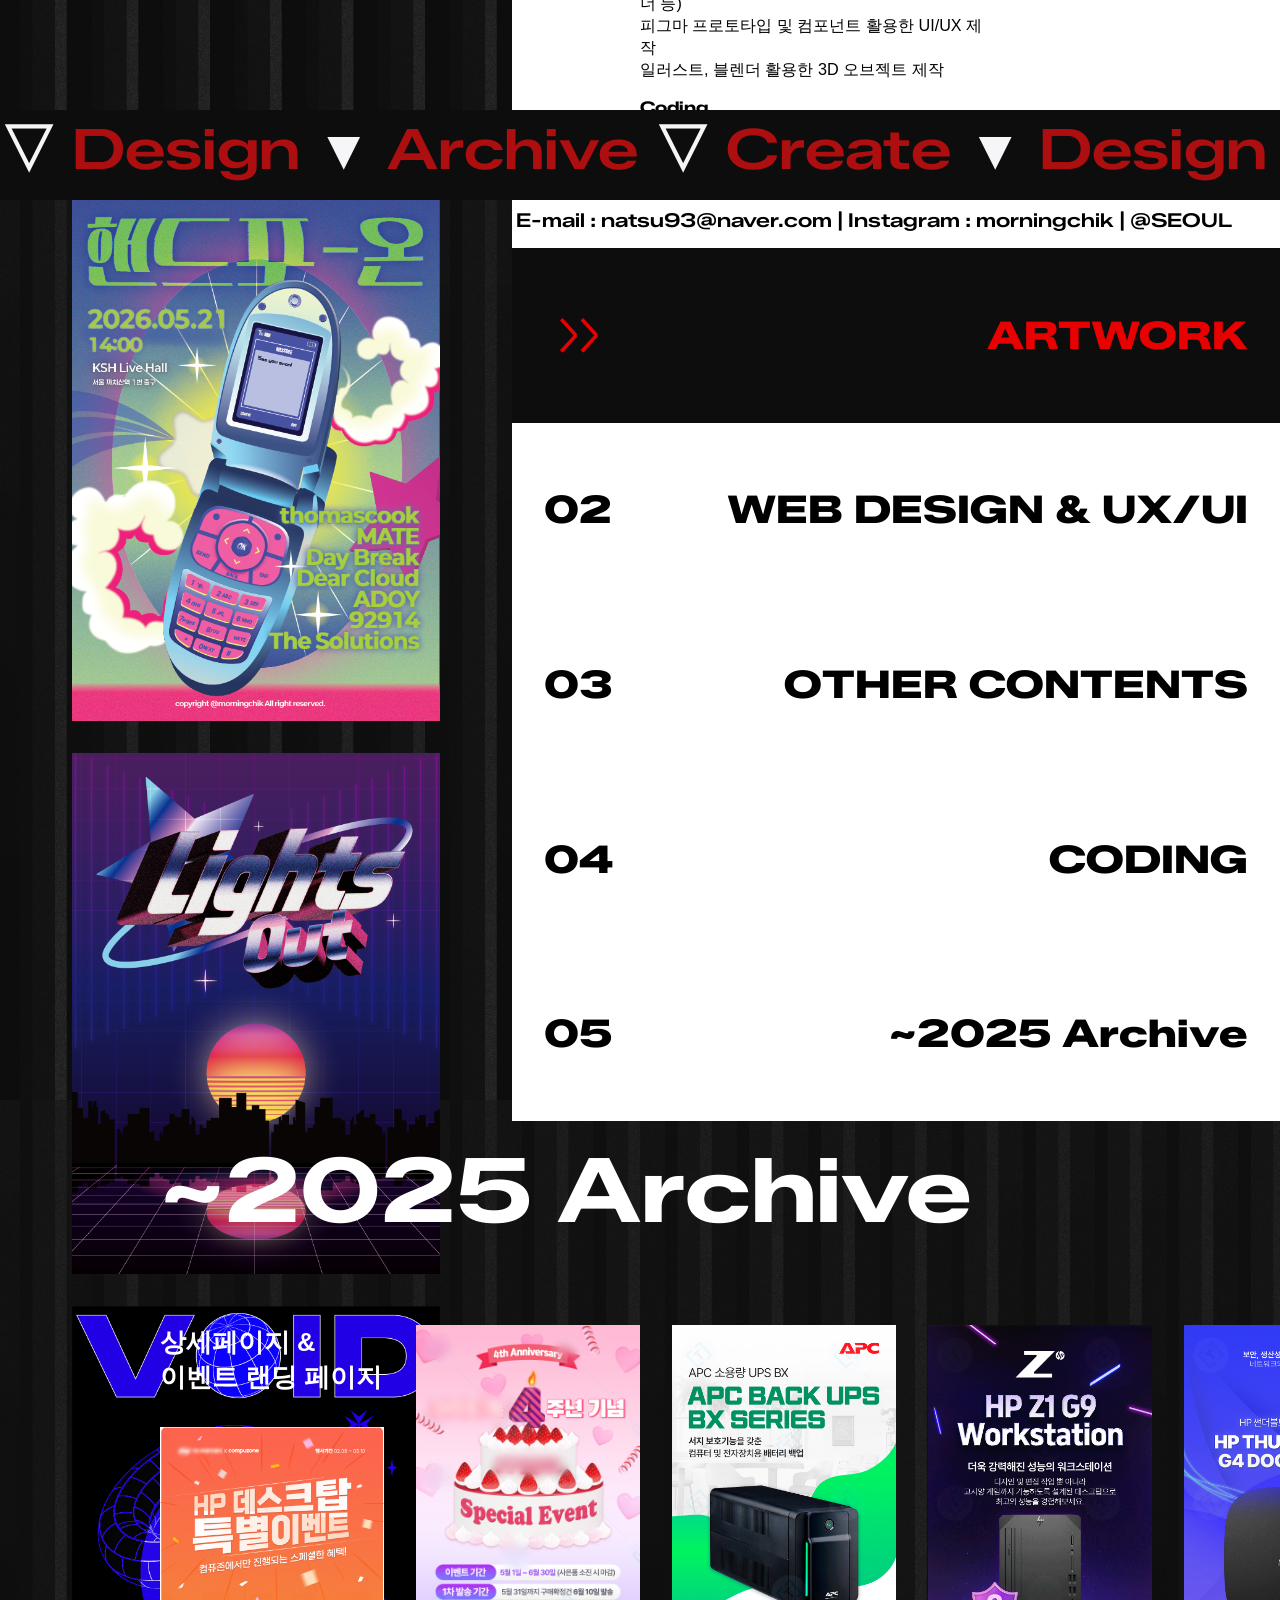
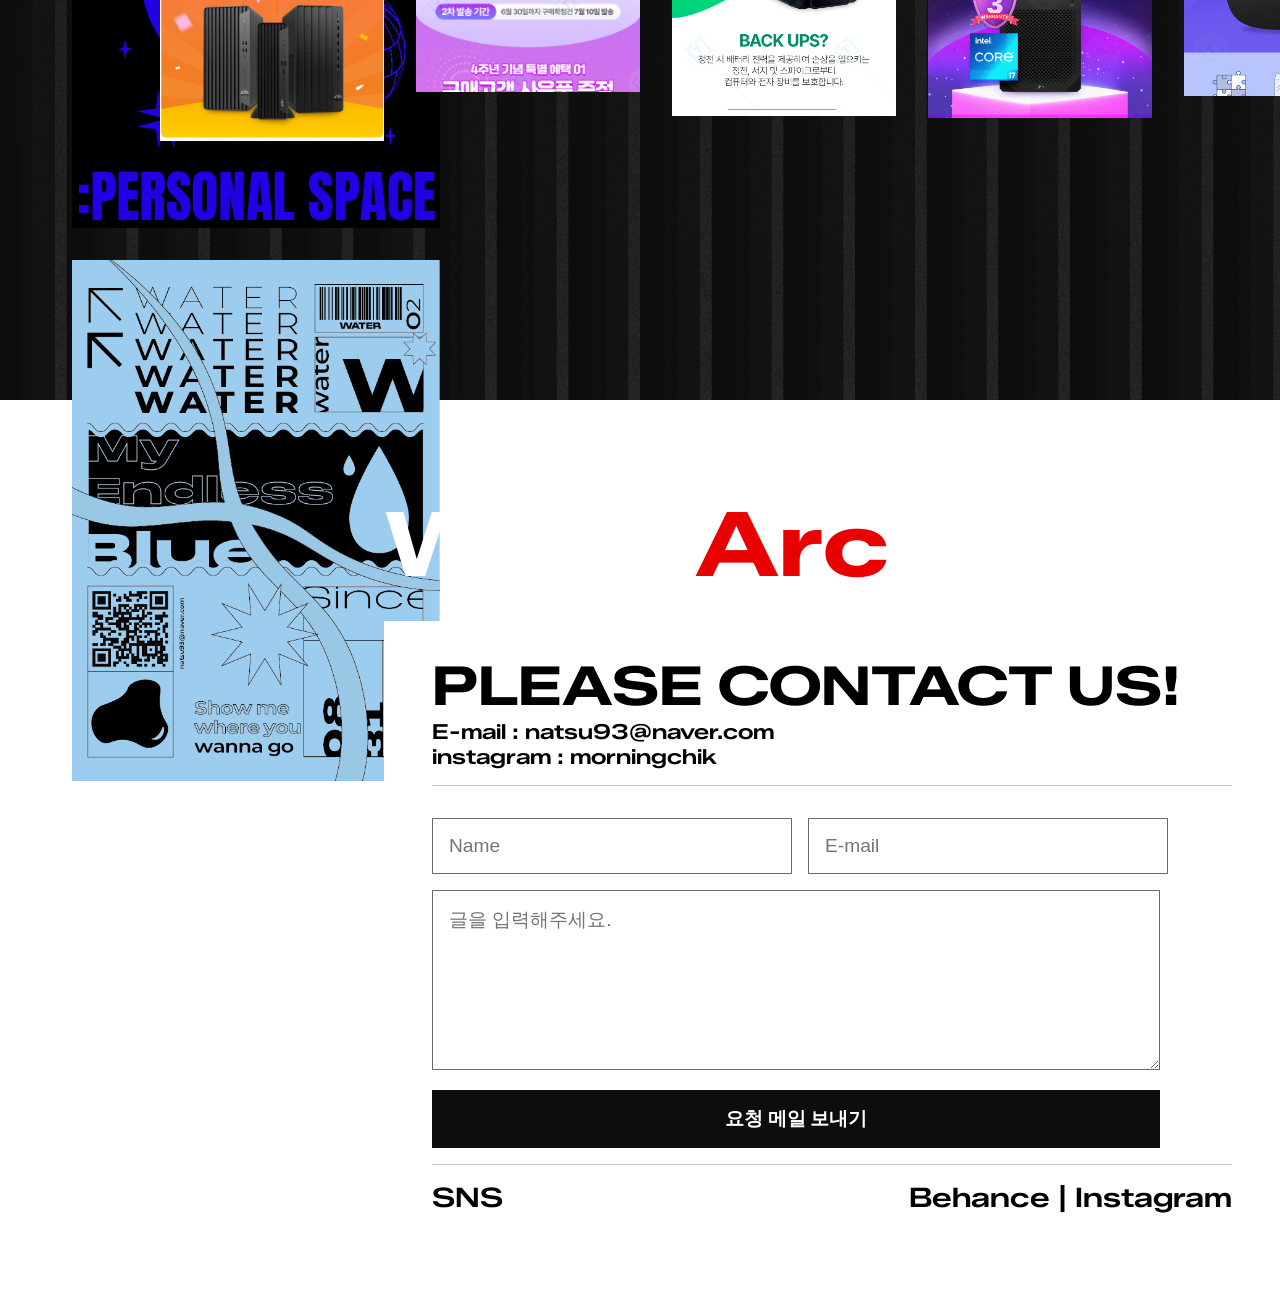
==== commit 82a97911: "260525 메인 모바일 버전 수정" ====
--- a/main.html
+++ b/main.html
@@ -28,7 +28,8 @@
   <body>
     <div id="hero" class="heroWrap">
       <p class="mobileNotice">
-        Mobile version comming soon<br />창을 늘려주세요
+        Mobile version comming soon<br /><br />아직 모바일 화면에서 볼 수
+        없습니다.<br />PC라면 창을 늘려주세요.
       </p>
       <div id="left">
         <div class="logo">
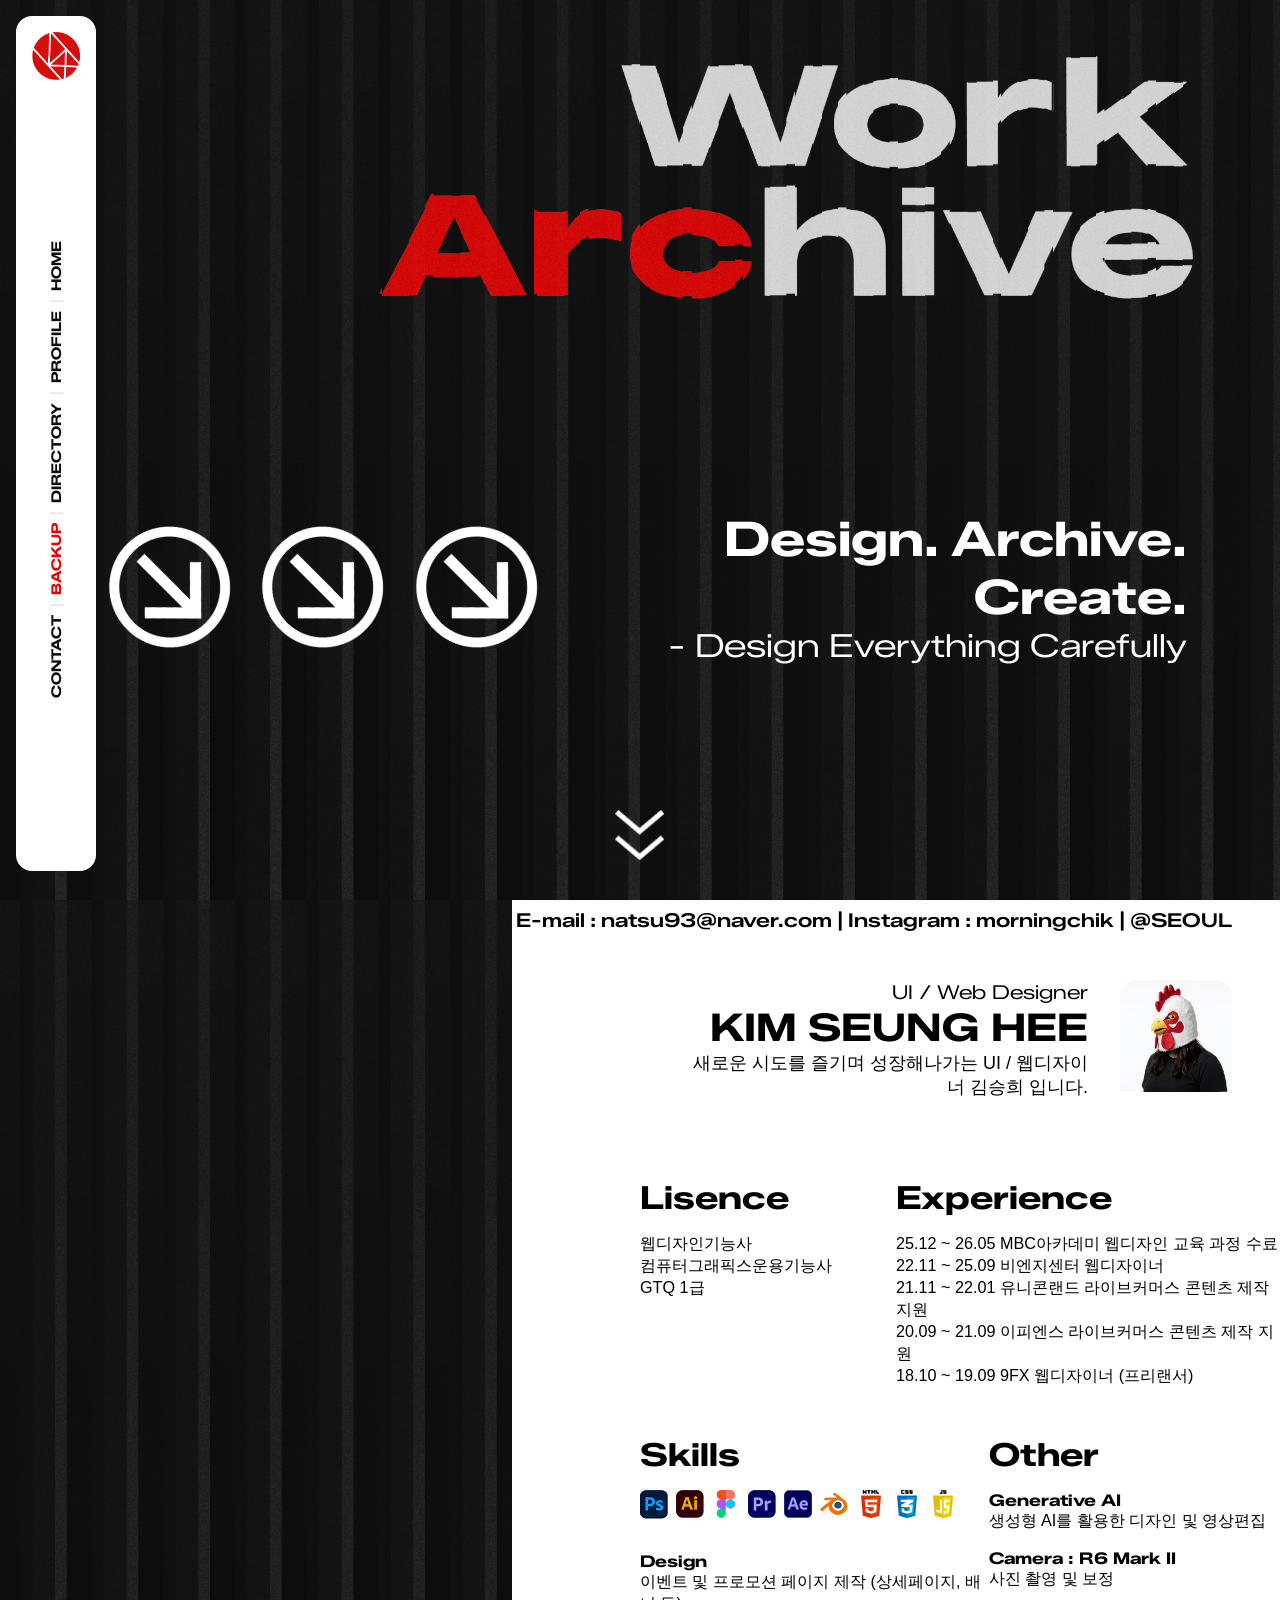
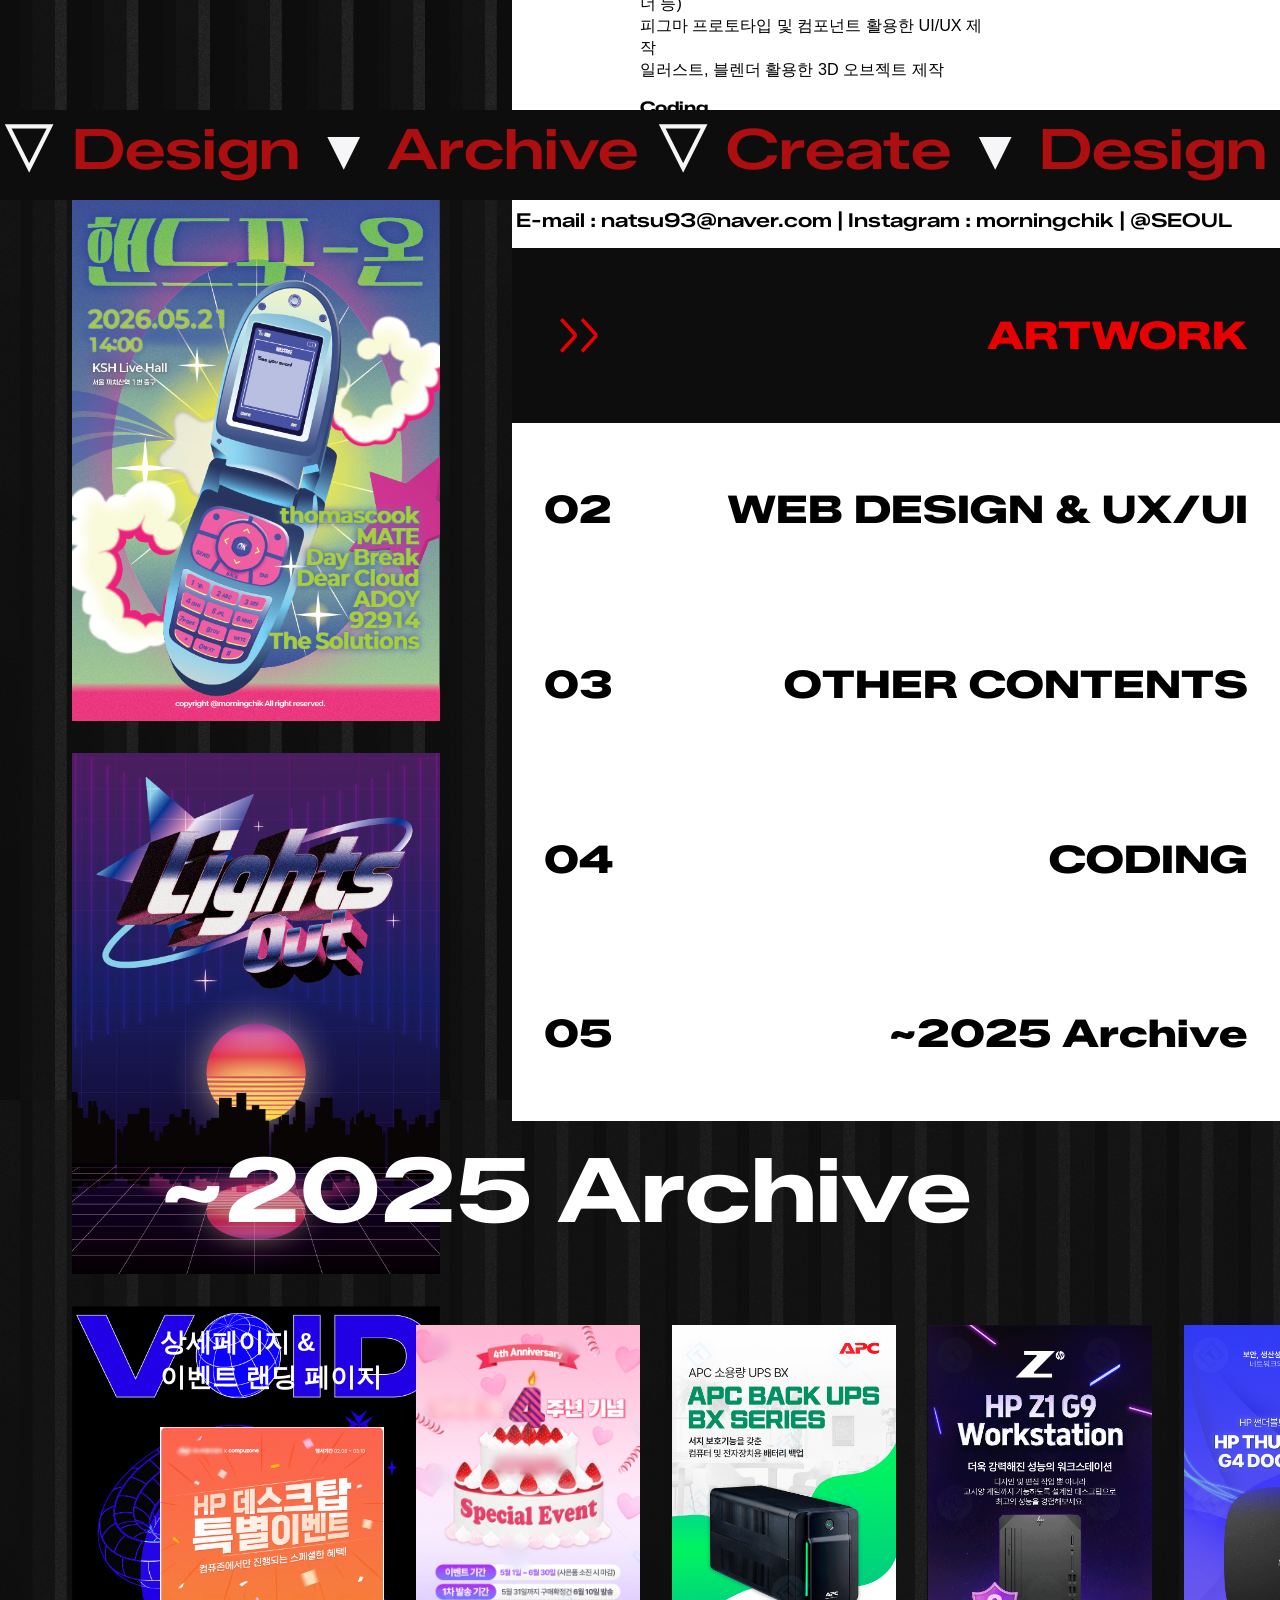
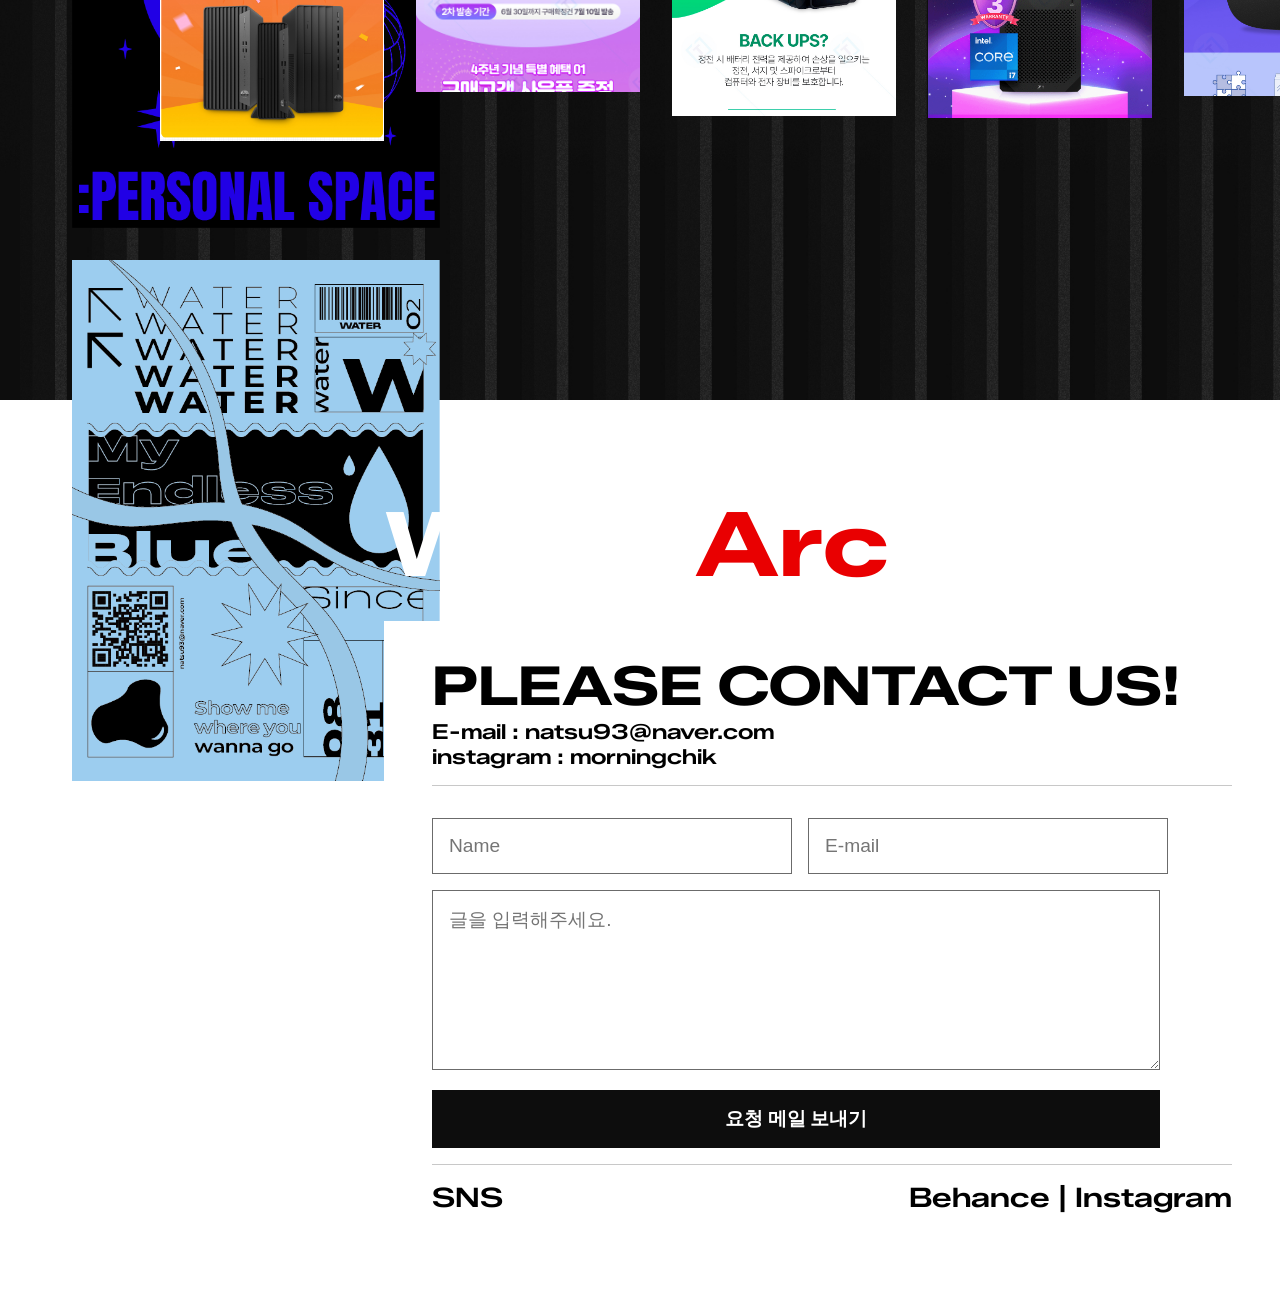
==== commit 0bcd9d9e: "260525 수정 완료" ====
--- a/main.html
+++ b/main.html
@@ -29,7 +29,7 @@
     <div id="hero" class="heroWrap">
       <p class="mobileNotice">
         Mobile version comming soon<br /><br />아직 모바일 화면에서 볼 수
-        없습니다.<br />PC라면 창을 늘려주세요.
+        없습니다.<br />PC라면 창을 늘려주세요!
       </p>
       <div id="left">
         <div class="logo">
--- a/css/visual.css
+++ b/css/visual.css
@@ -419,6 +419,9 @@
     justify-content: space-between;
     padding: 1rem 0;
   }
+  .mobileNotice {
+    display: none;
+  }
 }
 @media (max-width: 1024px) {
   #left,
